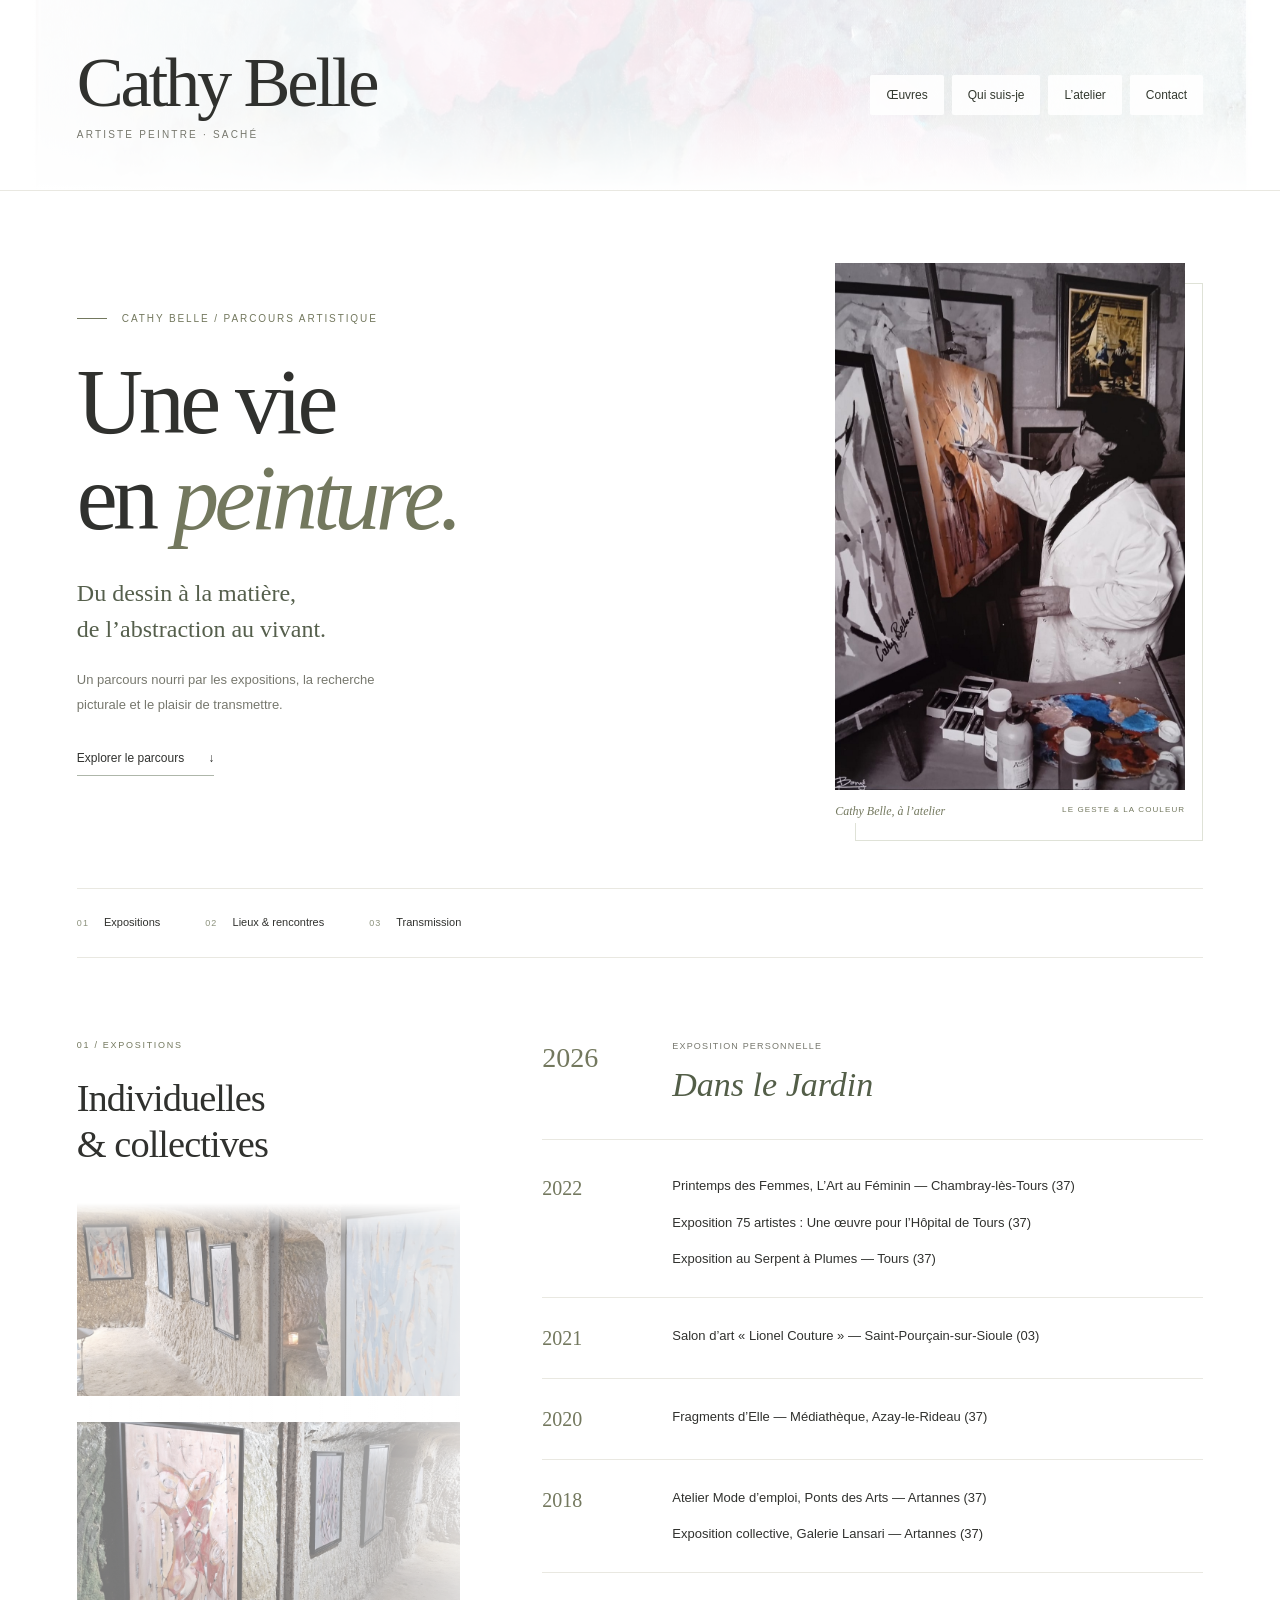
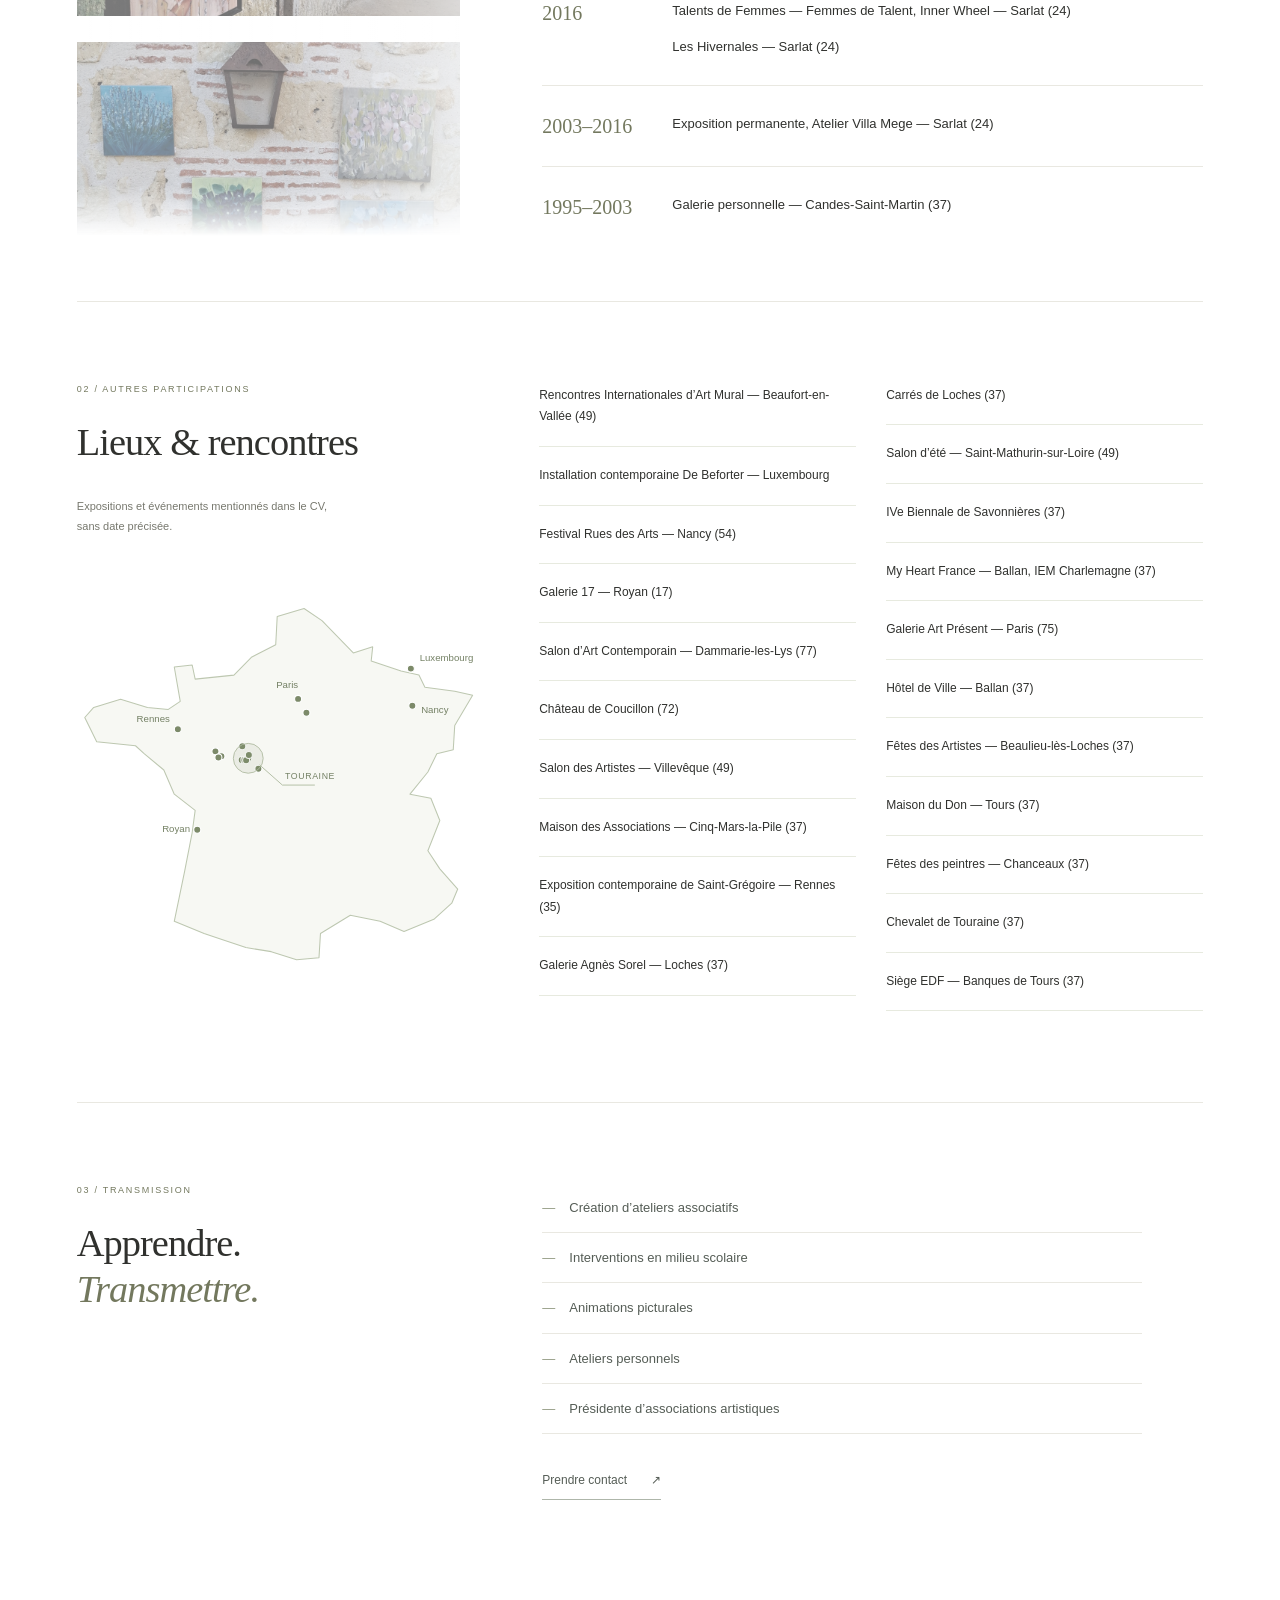
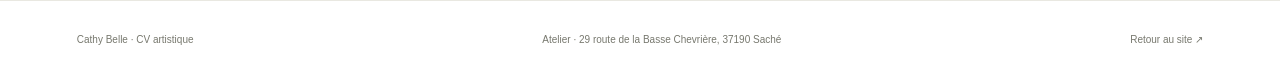
==== cv.html @ adc14ce0 "Replace header collage with a single subtle floral artwork" ====
<!doctype html>
<html lang="fr">
<head>
  <meta charset="utf-8">
  <meta name="viewport" content="width=device-width, initial-scale=1">
  <meta name="description" content="Le parcours artistique de Cathy Belle : expositions individuelles et collectives, formation et transmission.">
  <title>CV artistique — Cathy Belle</title>
  <link rel="stylesheet" href="assets/css/style.css">
  <link rel="stylesheet" href="assets/css/gallery.css">
  <link rel="stylesheet" href="assets/css/banner.css">
  <link rel="stylesheet" href="assets/css/editorial.css">
  <link rel="stylesheet" href="assets/css/cv.css">
</head>
<body>
  <a class="skip" href="#parcours">Aller au parcours</a>
  <header class="header">
    <div class="header-art" aria-hidden="true"><img src="images/oeuvres/IMG_1946.jpg" alt=""></div>
    <a class="identity" href="index.html"><span>Cathy Belle</span><small>Artiste peintre · Saché</small></a>
    <nav aria-label="Navigation principale"><a href="index.html#oeuvres">Œuvres</a><a href="index.html#apropos">Qui suis-je</a><a href="index.html#atelier">L’atelier</a><a href="index.html#contact">Contact</a></nav>
  </header>
  <main id="parcours" class="cv-page">
    <section class="cv-intro"><div class="cv-intro-copy"><p class="eyebrow">Cathy Belle / Parcours artistique</p><h1>Une vie<br>en <em>peinture.</em></h1><p class="cv-intro-lead">Du dessin à la matière,<br>de l’abstraction au vivant.</p><p class="cv-intro-description">Un parcours nourri par les expositions, la recherche picturale et le plaisir de transmettre.</p><a class="text-link" href="#expositions">Explorer le parcours <span aria-hidden="true">↓</span></a></div><figure class="cv-portrait"><img src="images/cathy-belle-atelier.jpg" alt="Cathy Belle peignant à son chevalet dans son atelier, entourée de tableaux et de sa palette" fetchpriority="high" width="945" height="1424"><figcaption><span>Cathy Belle, à l’atelier</span><span>Le geste & la couleur</span></figcaption></figure></section>
    <nav class="cv-index" aria-label="Sommaire du CV"><a href="#expositions"><span>01</span> Expositions</a><a href="#autres"><span>02</span> Lieux & rencontres</a><a href="#formation"><span>03</span> Transmission</a></nav>
    <section class="cv-section cv-exhibitions" aria-labelledby="expositions">
      <div class="exhibition-backdrop" aria-hidden="true"><img src="images/expositions/exposition-07.jpg" alt="" loading="lazy" decoding="async"><img src="images/expositions/exposition-25.jpg" alt="" loading="lazy" decoding="async"><img src="images/expositions/exposition-04.jpg" alt="" loading="lazy" decoding="async"></div><div><p class="eyebrow">01 / Expositions</p><h2 id="expositions">Individuelles<br>& collectives</h2></div><div class="timeline">
      <div class="cv-entry cv-featured"><h3>2026</h3><ul><li><span class="cv-event-type">Exposition personnelle</span><strong>Dans le Jardin</strong></li></ul></div>
      <div class="cv-entry"><h3>2022</h3><ul><li>Printemps des Femmes, L’Art au Féminin — Chambray-lès-Tours (37)</li><li>Exposition 75 artistes : Une œuvre pour l’Hôpital de Tours (37)</li><li>Exposition au Serpent à Plumes — Tours (37)</li></ul></div>
      <div class="cv-entry"><h3>2021</h3><ul><li>Salon d’art « Lionel Couture » — Saint-Pourçain-sur-Sioule (03)</li></ul></div>
      <div class="cv-entry"><h3>2020</h3><ul><li>Fragments d’Elle — Médiathèque, Azay-le-Rideau (37)</li></ul></div>
      <div class="cv-entry"><h3>2018</h3><ul><li>Atelier Mode d’emploi, Ponts des Arts — Artannes (37)</li><li>Exposition collective, Galerie Lansari — Artannes (37)</li></ul></div>
      <div class="cv-entry"><h3>2016</h3><ul><li>Talents de Femmes — Femmes de Talent, Inner Wheel — Sarlat (24)</li><li>Les Hivernales — Sarlat (24)</li></ul></div>
      <div class="cv-entry"><h3>2003–2016</h3><ul><li>Exposition permanente, Atelier Villa Mege — Sarlat (24)</li></ul></div>
      <div class="cv-entry"><h3>1995–2003</h3><ul><li>Galerie personnelle — Candes-Saint-Martin (37)</li></ul></div>
    </div>
    </section>
    <section class="cv-section cv-places" aria-labelledby="autres"><div class="cv-places-heading"><p class="eyebrow">02 / Autres participations</p><h2 id="autres">Lieux & rencontres</h2><p class="cv-note">Expositions et événements mentionnés dans le CV, sans date précisée.</p></div><ul class="cv-venues">
      <li>Rencontres Internationales d’Art Mural — Beaufort-en-Vallée (49)</li><li>Installation contemporaine De Beforter — Luxembourg</li><li>Festival Rues des Arts — Nancy (54)</li><li>Galerie 17 — Royan (17)</li><li>Salon d’Art Contemporain — Dammarie-les-Lys (77)</li><li>Château de Coucillon (72)</li><li>Salon des Artistes — Villevêque (49)</li><li>Maison des Associations — Cinq-Mars-la-Pile (37)</li><li>Exposition contemporaine de Saint-Grégoire — Rennes (35)</li><li>Galerie Agnès Sorel — Loches (37)</li><li>Carrés de Loches (37)</li><li>Salon d’été — Saint-Mathurin-sur-Loire (49)</li><li>IVe Biennale de Savonnières (37)</li><li>My Heart France — Ballan, IEM Charlemagne (37)</li><li>Galerie Art Présent — Paris (75)</li><li>Hôtel de Ville — Ballan (37)</li><li>Fêtes des Artistes — Beaulieu-lès-Loches (37)</li><li>Maison du Don — Tours (37)</li><li>Fêtes des peintres — Chanceaux (37)</li><li>Chevalet de Touraine (37)</li><li>Siège EDF — Banques de Tours (37)</li>
    </ul></section>
    <section class="cv-section" aria-labelledby="formation"><div><p class="eyebrow">03 / Transmission</p><h2 id="formation">Apprendre.<br><em>Transmettre.</em></h2></div><div class="prose"><ul class="cv-activities"><li>Création d’ateliers associatifs</li><li>Interventions en milieu scolaire</li><li>Animations picturales</li><li>Ateliers personnels</li><li>Présidente d’associations artistiques</li></ul><a class="text-link" href="mailto:cathybell2015@gmail.com">Prendre contact <span aria-hidden="true">↗</span></a></div></section>
  </main>
  <footer><span>Cathy Belle · CV artistique</span><span>Atelier · 29 route de la Basse Chevrière, 37190 Saché</span><a href="index.html">Retour au site ↗</a></footer>
</body>
</html>
---- assets/css/style.css ----
:root{color-scheme:light;--ink:#282c29;--muted:#6a706a;--line:#e7e9e5;--accent:#52634e}*{box-sizing:border-box}html{scroll-behavior:smooth;scroll-padding-top:35px}body{margin:0;background:#fff;color:var(--ink);font:15px/1.7 Arial,Helvetica,sans-serif}a{color:inherit;text-decoration:none}button{font:inherit;color:inherit;cursor:pointer}a:focus-visible,button:focus-visible{outline:2px solid var(--accent);outline-offset:6px}.header{max-width:1400px;margin:auto;padding:38px 6%;display:flex;align-items:center;justify-content:space-between;border-bottom:1px solid var(--line)}.identity span{display:block;font:32px Georgia,serif;letter-spacing:.02em}.identity small{font-size:10px;letter-spacing:.18em;text-transform:uppercase;color:var(--muted)}nav{display:flex;gap:32px;font-size:12px}nav a{border-bottom:1px solid transparent}nav a:hover{border-color:var(--accent)}main{max-width:1400px;margin:auto;padding:0 6%}.intro{padding:82px 0 68px;position:relative}.eyebrow{text-transform:uppercase;letter-spacing:.19em;font-size:10px;color:var(--accent);margin:0 0 20px}h1,h2,p{margin-top:0}h1{font:normal clamp(42px,5vw,70px)/1.12 Georgia,serif;letter-spacing:-.035em;margin-bottom:24px}.intro>p:not(.eyebrow){color:var(--muted);font-size:14px}.text-link{display:inline-flex;align-items:center;gap:36px;font-size:12px;border-bottom:1px solid #aeb6aa;padding-bottom:6px}.intro .text-link{margin-top:12px}.section-heading{display:flex;justify-content:space-between;align-items:baseline;padding:0 0 23px;border-bottom:1px solid var(--line);margin-bottom:30px}.section-heading h2{font-size:12px;font-weight:normal;letter-spacing:.1em;text-transform:uppercase;margin:0}.section-heading>span{font-size:11px;color:var(--muted)}.gallery{display:grid;grid-template-columns:repeat(3,minmax(0,1fr));gap:42px 28px}.artwork{margin:0}.artwork button{display:block;width:100%;border:0;background:#fff;padding:0;text-align:left}.image-wrap{display:flex;align-items:center;justify-content:center;aspect-ratio:1;background:#fafbf9;overflow:hidden}.artwork img{width:100%;height:100%;object-fit:contain;transition:transform .4s,opacity .4s}.artwork button:hover img{transform:scale(1.025);opacity:.94}.artwork figcaption{padding-top:13px;display:flex;justify-content:space-between;gap:10px;font-size:12px}.artwork figcaption small{font-size:10px;color:var(--muted)}.section{padding:85px 0;display:grid;grid-template-columns:1fr 1.4fr;gap:80px;border-top:1px solid var(--line);scroll-margin-top:25px}.about{margin-top:90px}.section h2{font:normal clamp(30px,3.5vw,46px)/1.2 Georgia,serif;letter-spacing:-.025em}.prose{max-width:600px;color:#555d56;font-size:14px}.prose p{margin-bottom:20px}blockquote{margin:0 0 80px;padding:46px 20px;text-align:center;font:italic clamp(23px,3vw,36px)/1.5 Georgia,serif;color:var(--accent)}cite{display:block;margin-top:22px;font:10px Arial,sans-serif;text-transform:uppercase;letter-spacing:.18em}.contact{padding-bottom:95px}.contact p{color:var(--muted);font-size:13px}address{font-style:normal;display:flex;flex-direction:column;align-items:flex-start;gap:12px}address .email{font:clamp(17px,2vw,24px) Georgia,serif;border-bottom:1px solid #adb4a9;padding-bottom:8px}address p{margin-top:15px}footer{max-width:1400px;margin:auto;border-top:1px solid var(--line);padding:25px 6%;display:flex;justify-content:space-between;gap:20px;font-size:10px;color:var(--muted)}.skip{position:fixed;top:-70px;background:#fff;padding:10px;z-index:10}.skip:focus{top:0}dialog{border:0;width:100vw;max-width:none;height:100dvh;max-height:none;margin:0;padding:24px 4%;background:#fff;color:var(--ink)}dialog::backdrop{background:#fff}dialog[open]{display:flex;flex-direction:column;animation:appear .25s ease}.lightbox-top{display:flex;justify-content:space-between;align-items:center;font-size:12px}.lightbox-top button,.lightbox-stage button{border:0;background:transparent;min-width:44px;min-height:44px}.lightbox-stage{flex:1;min-height:0;display:flex;align-items:center;justify-content:space-between;gap:20px}.lightbox-stage img{max-width:calc(100% - 128px);width:auto;max-height:100%;object-fit:contain}.lightbox-stage button{font-size:25px}.lightbox-caption{text-align:center;padding-top:18px}.lightbox-caption h2{font:24px Georgia,serif;margin-bottom:4px}.lightbox-caption p{font-size:11px;color:var(--muted);margin-bottom:0}@keyframes appear{from{opacity:0;transform:translateY(5px)}to{opacity:1;transform:none}}@media(min-width:1000px){.intro .text-link{position:absolute;right:0;bottom:78px}}@media(max-width:720px){.header{padding:25px 6%;align-items:flex-start;gap:25px;flex-direction:column}nav{gap:23px;flex-wrap:wrap}.intro{padding:55px 0}.gallery{grid-template-columns:repeat(2,minmax(0,1fr));gap:28px 15px}.artwork figcaption{display:block}.artwork figcaption small{display:block;margin-top:3px}.section{grid-template-columns:1fr;gap:18px;padding:50px 0}.about{margin-top:55px}blockquote{margin-bottom:35px;padding:25px 0}.section-heading>span{display:none}footer{flex-direction:column;gap:5px}.lightbox-stage{gap:0}.lightbox-stage img{max-width:calc(100% - 88px)}}@media(prefers-reduced-motion:reduce){html{scroll-behavior:auto}*,*::before,*::after{animation:none!important;transition:none!important}}
---- assets/css/gallery.css ----
/* Fixed exhibition plates keep portrait and landscape works aligned. */
:root{--ink:#30312e;--muted:#77786e;--accent:#73785e;--line:#e9e8e1}
.identity span{font-size:clamp(48px,5.5vw,72px);line-height:1.08;letter-spacing:-.045em}
.identity small{letter-spacing:.22em}
.intro{padding-top:94px;padding-bottom:86px}
.intro::before{content:"";position:absolute;left:0;top:61px;width:42px;height:1px;background:#969b7f}
h1{font-size:clamp(43px,5.4vw,76px);line-height:1.13;letter-spacing:-.045em}
h1 em{font-weight:normal;color:#777b63}
.section-heading{padding-bottom:20px;margin-bottom:34px;align-items:center}
.section-heading h2{font:normal 29px/1.25 Georgia,serif;letter-spacing:-.025em;text-transform:none}
.section-heading>span{letter-spacing:.08em;font-size:10px;text-transform:uppercase}
.gallery{grid-template-columns:repeat(3,minmax(0,1fr));gap:36px 26px;align-items:stretch}
.artwork{min-width:0;display:grid;grid-template-rows:auto 74px}
.artwork button{min-width:0;align-self:start}
.image-wrap{position:relative;display:block;width:100%;height:auto;aspect-ratio:1/1;overflow:hidden;background:#fff;border:0}
.artwork img{position:absolute;inset:0;width:100%;height:100%;padding:22px;object-fit:contain;transition:transform .45s ease,filter .45s ease}
.artwork button:hover img{transform:scale(1.035);opacity:1;filter:drop-shadow(0 4px 5px #25251b12)}
.art-number{position:absolute;bottom:7px;left:11px;font-size:9px;line-height:1.4;letter-spacing:.1em;color:#93978a;pointer-events:none}
.artwork figcaption{height:74px;min-width:0;padding:16px 2px 10px;display:flex;flex-direction:column;align-items:flex-start;justify-content:flex-start;gap:3px;line-height:1.35;font:normal 17px/1.3 Georgia,serif}
.artwork figcaption small{font:9px/1.4 Arial,sans-serif;text-transform:uppercase;letter-spacing:.14em;color:#818475}
.section h2{font-style:italic;color:#575d4b}
blockquote{position:relative;padding:56px 20px;font-size:clamp(24px,3vw,38px)}
blockquote::before{content:"";position:absolute;top:0;left:calc(50% - 22px);width:44px;height:1px;background:#b5baa7}
@media(min-width:1000px){.intro .text-link{bottom:98px}}
@media(max-width:900px){.gallery{grid-template-columns:repeat(2,minmax(0,1fr))}}
@media(max-width:720px){.intro{padding-top:65px;padding-bottom:55px}.intro::before{top:38px;width:28px}.gallery{gap:24px 15px}.artwork img{padding:15px}.section-heading h2{font-size:25px}.artwork figcaption{font-size:15px;padding-top:12px}.artwork figcaption small{margin:0}.identity span{font-size:48px}}
@media(max-width:420px){.gallery{grid-template-columns:minmax(0,1fr);gap:22px}.artwork{grid-template-rows:auto 64px}.artwork figcaption{height:64px}.artwork img{padding:24px}.section-heading h2{font-size:26px}}
---- assets/css/banner.css ----
.intro{display:grid;grid-template-columns:1fr 1.1fr;align-items:center;gap:45px;padding:58px 0 74px;isolation:isolate}.intro::before{display:none}.intro-copy{padding:20px 0;position:relative;z-index:1}.intro h1{font-size:clamp(39px,4.4vw,62px)}.intro-copy>p:not(.eyebrow){font-size:14px;color:var(--muted)}.intro .text-link{position:static;margin-top:16px}.intro-painting{margin:0;min-width:0;position:relative;z-index:1}.intro-painting a{display:block}.intro-painting img{display:block;width:100%;max-height:590px;object-fit:contain}.intro-painting figcaption{display:flex;justify-content:space-between;padding:12px 4px 0;font:italic 13px Georgia,serif;color:var(--accent)}.intro-painting figcaption span{font:9px Arial,sans-serif;text-transform:uppercase;letter-spacing:.16em}
@media(max-width:900px){.intro{gap:20px}.intro h1{font-size:42px}}
@media(max-width:620px){.intro{grid-template-columns:1fr;padding:32px 0 48px;gap:22px}.intro-copy{padding:10px 0 0}.intro h1{font-size:43px}.intro-painting img{max-height:420px}}
.gallery{grid-template-columns:repeat(2,minmax(0,1fr));gap:36px 28px}.artwork img{padding:14px}.artwork figcaption{font-size:20px}@media(max-width:620px){.gallery{grid-template-columns:minmax(0,1fr)}.artwork figcaption{font-size:18px}}

.header{position:relative;isolation:isolate;overflow:hidden}
.header-art{position:absolute;inset:0;z-index:0;pointer-events:none;opacity:.23}
.header-art img{display:block;width:100%;height:100%;object-fit:cover;object-position:center 48%}
.header-art::after{content:'';position:absolute;inset:0;background:linear-gradient(90deg,#fffffff0 0%,#ffffff90 45%,#ffffff55 100%),linear-gradient(0deg,#fff,transparent 45%)}
.header>.identity,.header>nav{position:relative;z-index:1}
---- assets/css/editorial.css ----
/* Editorial rhythm for the artist's catalogue. */
.header nav{gap:8px;align-items:center}
.header nav a{background:rgba(255,255,255,.9);border:0!important;border-radius:2px;padding:10px 16px!important;color:#343a30;transition:background .2s,color .2s}
.header nav a:hover,.header nav a:focus-visible{background:#fff;color:#6d795b}
@media(max-width:720px){.header nav{gap:6px}.header nav a{padding:8px 12px!important}}
.header{padding-top:44px;padding-bottom:44px}.header nav a{padding:8px 0;font-size:12px}.header nav a:last-child{border-bottom:1px solid #87917c}
.intro{padding-top:72px;padding-bottom:90px;gap:60px}.intro-copy .eyebrow{display:flex;align-items:center;gap:15px}.intro-copy .eyebrow::before{content:"";width:30px;height:1px;background:var(--accent)}.intro h1{line-height:1.16}.intro-copy>p:not(.eyebrow){max-width:290px;line-height:1.9}.intro-painting figcaption{padding-top:17px}.text-link{gap:24px;transition:color .2s,gap .2s}.text-link:hover{color:#788363;gap:32px}
.section-heading{margin-bottom:0;padding-bottom:22px}.section-heading h2{font-size:36px}.gallery-toolbar{display:flex;align-items:center;justify-content:space-between;gap:16px;margin:25px 0 30px}.gallery-filters{display:flex;flex-wrap:wrap;gap:10px 25px}.gallery-filters button{border:0;border-bottom:1px solid transparent;background:#fff;font-size:11px;padding:9px 0;color:var(--muted)}.gallery-filters button[aria-pressed="true"]{color:var(--ink);border-color:#81896f}.gallery-filters button:hover{color:var(--ink)}#visible-count{font:italic 13px Georgia,serif;color:var(--muted);white-space:nowrap}.gallery{gap:40px 42px}.artwork[hidden]{display:none}.artwork figcaption{align-items:flex-start;border-top:1px solid var(--line);padding-top:15px}.image-wrap{background:#fff}.artwork img{padding:5px 5px 20px}.art-number{background:#fff;bottom:3px;left:5px}.artwork button:hover img{filter:none}
.section{gap:80px;padding:95px 0;grid-template-columns:1fr 1.2fr}.section .eyebrow{margin-bottom:25px}.section h2{font-size:clamp(36px,4vw,53px);font-style:normal;line-height:1.18;letter-spacing:-.035em;color:var(--ink)}.section h2 em{color:var(--accent);font-weight:normal}.prose{font-size:15px;line-height:1.95}.prose p{margin-bottom:24px}.about .prose>p:first-child{font:23px/1.65 Georgia,serif;color:#4d5847;margin-bottom:30px}.about-art{margin:38px 0 0;max-width:310px}.about-art img{display:block;width:100%;height:290px;object-fit:contain;object-position:left center}.about-art figcaption{font:italic 13px/1.5 Georgia,serif;padding-top:12px}.about-art figcaption span{color:var(--muted)}
blockquote{margin:0;padding:70px 0 90px;font-size:clamp(27px,3.3vw,43px);letter-spacing:-.02em}blockquote cite{font-size:10px;letter-spacing:.22em;margin-top:28px}.atelier-note{color:var(--muted);font-size:12px;line-height:1.9}.prose .lead{font:27px/1.45 Georgia,serif;color:var(--accent);max-width:350px}.practice{display:flex;flex-wrap:wrap;gap:10px 22px;padding:20px 0 25px;margin:8px 0 20px;border-top:1px solid var(--line);border-bottom:1px solid var(--line)}.practice span{font-size:10px;letter-spacing:.06em}.contact h2{font-size:clamp(43px,5vw,65px)}.contact>div>p:last-child{line-height:1.9}.contact address{gap:0;width:100%}.contact-line{border-bottom:1px solid var(--line);padding:21px 0;width:100%}.contact-line:first-child{padding-top:0}.contact-line:last-child{border:0}.contact-label{display:block;text-transform:uppercase;letter-spacing:.16em;font-size:9px;color:var(--muted);margin-bottom:10px}.contact address .email{font-size:clamp(17px,2.1vw,27px);border:0;display:flex;justify-content:space-between;gap:12px;overflow-wrap:anywhere}.contact-line>p{margin:0;line-height:1.9}.contact-line>a:not(.email){font:23px Georgia,serif}footer{padding-top:30px;padding-bottom:30px}
@media(max-width:900px){.header{gap:25px}.header nav{gap:20px}.intro{gap:28px}.section{gap:35px}.gallery{gap:32px 24px}}
@media(max-width:720px){.header{padding-top:30px;padding-bottom:30px}.intro{padding-top:40px;padding-bottom:55px}.section{grid-template-columns:1fr;gap:25px;padding:55px 0}.about .prose>p:first-child{font-size:21px}.about-art{max-width:230px;margin-top:25px}.about-art img{height:220px}.gallery-toolbar{align-items:flex-start}.gallery-filters{gap:6px 17px}.gallery-filters button{font-size:10px}#visible-count{padding-top:9px}.section-heading h2{font-size:30px}.section-heading>span{display:none}blockquote{padding:45px 0 60px}.contact address{margin-top:10px}}
@media(max-width:420px){.gallery-toolbar{flex-direction:column;gap:0}.gallery{gap:22px}.artwork figcaption{height:74px}.section h2{font-size:38px}.intro h1{font-size:40px}}
---- assets/css/cv.css ----
/* Artist CV: white editorial layout and a quiet exhibition timeline. */
.header{flex-wrap:wrap}.header nav{flex-wrap:wrap}
.cv-intro{display:grid;grid-template-columns:1.1fr 1fr;align-items:center;gap:80px;padding:72px 0 65px}
.cv-intro-copy .eyebrow{display:flex;align-items:center;gap:15px}.cv-intro-copy .eyebrow::before{content:'';width:30px;height:1px;background:var(--accent)}
.cv-intro h1{font:normal clamp(62px,7.2vw,102px)/1.04 Georgia,serif;letter-spacing:-.05em;margin:28px 0}.cv-intro h1 em{font-weight:normal;color:var(--accent)}
.cv-intro-lead{font:24px/1.5 Georgia,serif;color:#555f4c;margin-bottom:20px}.cv-intro-description{max-width:310px;font-size:13px;line-height:1.95;color:var(--muted)}.cv-intro .text-link{margin-top:18px}
.cv-portrait{position:relative;margin:0 18px 0 0;max-width:350px;justify-self:end;width:100%}.cv-portrait::before{content:'';position:absolute;inset:20px -18px -18px 20px;border:1px solid #dfe2d7;z-index:-1}.cv-portrait img{display:block;width:100%;height:auto}.cv-portrait figcaption{display:flex;justify-content:space-between;gap:12px;background:#fff;padding:14px 0 4px;font:italic 12px Georgia,serif;color:var(--accent)}.cv-portrait figcaption span:last-child{font:8px/1.6 Arial,sans-serif;text-transform:uppercase;letter-spacing:.14em}
.cv-index{display:flex;flex-wrap:wrap;gap:20px 45px;padding:24px 0;border-top:1px solid var(--line);border-bottom:1px solid var(--line)}.cv-index a{font-size:11px}.cv-index a span{font-size:9px;letter-spacing:.12em;color:#8c927d;margin-right:12px}.cv-index a:hover{color:var(--accent)}
.cv-section{display:grid;grid-template-columns:1fr 1.65fr;gap:65px;padding:80px 0;border-bottom:1px solid var(--line)}.cv-section h2{scroll-margin-top:35px;font:normal clamp(29px,3vw,39px)/1.2 Georgia,serif;letter-spacing:-.025em}.cv-section h2 em{font-weight:normal;color:var(--accent)}.cv-section .eyebrow{font-size:9px;margin-bottom:22px}
.timeline{position:relative}.cv-entry{position:relative;display:grid;grid-template-columns:105px 1fr;gap:25px;padding:26px 0;border-bottom:1px solid var(--line)}.cv-entry:last-child{border:0;padding-bottom:0}.cv-entry:first-child{padding-top:0}.cv-entry h3{font:normal 20px/1.4 Georgia,serif;color:var(--accent);margin:0;font-variant-numeric:lining-nums}.cv-entry ul,.cv-venues,.cv-activities{list-style:none;margin:0;padding:0}.cv-entry li{font-size:13px;line-height:1.85;padding:0 0 12px}.cv-entry li:last-child{padding-bottom:0}.cv-featured{margin-bottom:8px;padding-bottom:32px}.cv-featured h3{font-size:28px}.cv-event-type{display:block;font-size:9px;text-transform:uppercase;letter-spacing:.13em;color:var(--muted);margin-bottom:9px}.cv-featured strong{font:italic 34px/1.3 Georgia,serif;color:#535e48}
.cv-note{max-width:230px;color:var(--muted);font-size:12px;line-height:1.9}.cv-venues{columns:2;column-gap:32px}.cv-venues li{break-inside:avoid;padding:0 0 15px;margin-bottom:15px;border-bottom:1px solid var(--line);font-size:12px;line-height:1.8}.cv-section .prose>p{font:23px/1.6 Georgia,serif;color:#545f49;margin-bottom:24px}.cv-activities{margin-bottom:30px}.cv-activities li{padding:12px 0;border-bottom:1px solid var(--line);font-size:13px}.cv-activities li::before{content:'—';color:#929a82;margin-right:14px}
.cv-page{padding-bottom:20px}.cv-section:last-child{border-bottom:0}
@media(max-width:1000px){.cv-intro{gap:40px}.cv-section{gap:32px}.cv-venues{columns:1}.cv-entry{grid-template-columns:90px 1fr;gap:18px}.cv-entry h3{font-size:18px}}
@media(max-width:720px){.cv-intro{grid-template-columns:1fr 1fr;gap:25px;padding:45px 0}.cv-intro h1{font-size:58px}.cv-intro-copy .eyebrow{font-size:8px}.cv-intro-copy .eyebrow::before{display:none}.cv-intro-lead{font-size:19px}.cv-intro-description{font-size:12px}.cv-portrait{margin-right:10px}.cv-portrait::before{inset:12px -10px -10px 12px}.cv-portrait figcaption{display:block;font-size:11px}.cv-portrait figcaption span{display:block}.cv-portrait figcaption span:last-child{margin-top:5px}.cv-index{gap:12px 22px}.cv-index a{font-size:10px}.cv-index a span{margin-right:6px}.cv-section{grid-template-columns:1fr;gap:22px;padding:45px 0}.cv-section h2{font-size:32px}.cv-note{max-width:none}.cv-venues{columns:2;column-gap:22px}}
@media(max-width:480px){.cv-intro{grid-template-columns:1fr;gap:35px}.cv-intro h1{font-size:68px}.cv-portrait{max-width:300px;justify-self:start}.cv-intro-description{max-width:320px}.cv-index{flex-direction:column;gap:14px}.cv-venues{columns:1}.cv-entry{grid-template-columns:80px 1fr;gap:15px}.cv-featured strong{font-size:30px}}
@media print{.header nav,.cv-index,.text-link,.skip,footer{display:none}.cv-intro{grid-template-columns:1fr 1fr;padding:20px 0;gap:30px}.cv-intro h1{font-size:45px}.cv-intro-lead{font-size:18px}.cv-portrait{max-width:170px}.cv-portrait::before{display:none}.cv-section{grid-template-columns:1fr 2fr;gap:25px;padding:25px 0}.cv-section h2{font-size:24px}.cv-entry{break-inside:avoid;padding:15px 0}.cv-venues{columns:2}body{font-size:11px}}

.cv-places{position:relative;isolation:isolate;gap:60px}
.cv-places-heading{position:relative;align-self:start;padding-bottom:105%;min-width:0}
.cv-places-heading::after{content:'';position:absolute;left:-14px;right:-14px;top:210px;bottom:0;background:url('../../images/parcours-map.svg') center top/100% auto no-repeat;opacity:.92;pointer-events:none}
.cv-places .cv-note{max-width:270px;font-size:11px;line-height:1.8}
.cv-places .cv-venues{column-gap:30px;padding-top:3px}
.cv-places .cv-venues li{padding-bottom:18px;margin-bottom:18px;border-color:#e7eadf}
@media(max-width:1000px){.cv-places{gap:35px}.cv-places-heading{padding-bottom:115%}.cv-places-heading::after{top:230px}}
@media(max-width:720px){.cv-places{gap:28px}.cv-places-heading{padding-bottom:0;min-height:560px}.cv-places-heading::after{top:180px;bottom:0;left:0;right:0;background-size:auto 360px;background-position:left top}.cv-places .cv-note{max-width:340px}}
@media(max-width:480px){.cv-places-heading{min-height:510px}.cv-places-heading::after{top:180px;background-size:100% auto}}
@media print{.cv-places-heading{padding-bottom:100%}.cv-places-heading::after{top:180px;opacity:.65}}


.cv-exhibitions{position:relative;isolation:isolate;overflow:hidden}
.cv-exhibitions>div:not(.exhibition-backdrop){position:relative;z-index:1}
.exhibition-backdrop{position:absolute;z-index:-1;left:0;top:245px;bottom:65px;width:34%;display:flex;flex-direction:column;gap:26px;pointer-events:none;opacity:.56;mask-image:linear-gradient(to bottom,transparent,#000 5%,#000 92%,transparent);-webkit-mask-image:linear-gradient(to bottom,transparent,#000 5%,#000 92%,transparent)}
.exhibition-backdrop img{display:block;width:100%;height:0;flex:1;min-height:0;object-fit:cover;object-position:center;filter:saturate(.65)}
.exhibition-backdrop::after{content:'';position:absolute;inset:0;background:linear-gradient(90deg,#ffffff15,#ffffff00 55%,#ffffffa6)}
.cv-exhibitions .cv-note{max-width:230px}
@media(max-width:1000px){.exhibition-backdrop{width:32%;top:240px;gap:18px}}
@media(max-width:720px){.exhibition-backdrop{top:0;bottom:0;left:auto;right:-15%;width:65%;opacity:.08;gap:0}.exhibition-backdrop img{object-position:center}.exhibition-backdrop::after{background:linear-gradient(90deg,#fff,transparent)}}
@media print{.exhibition-backdrop{opacity:.1}}
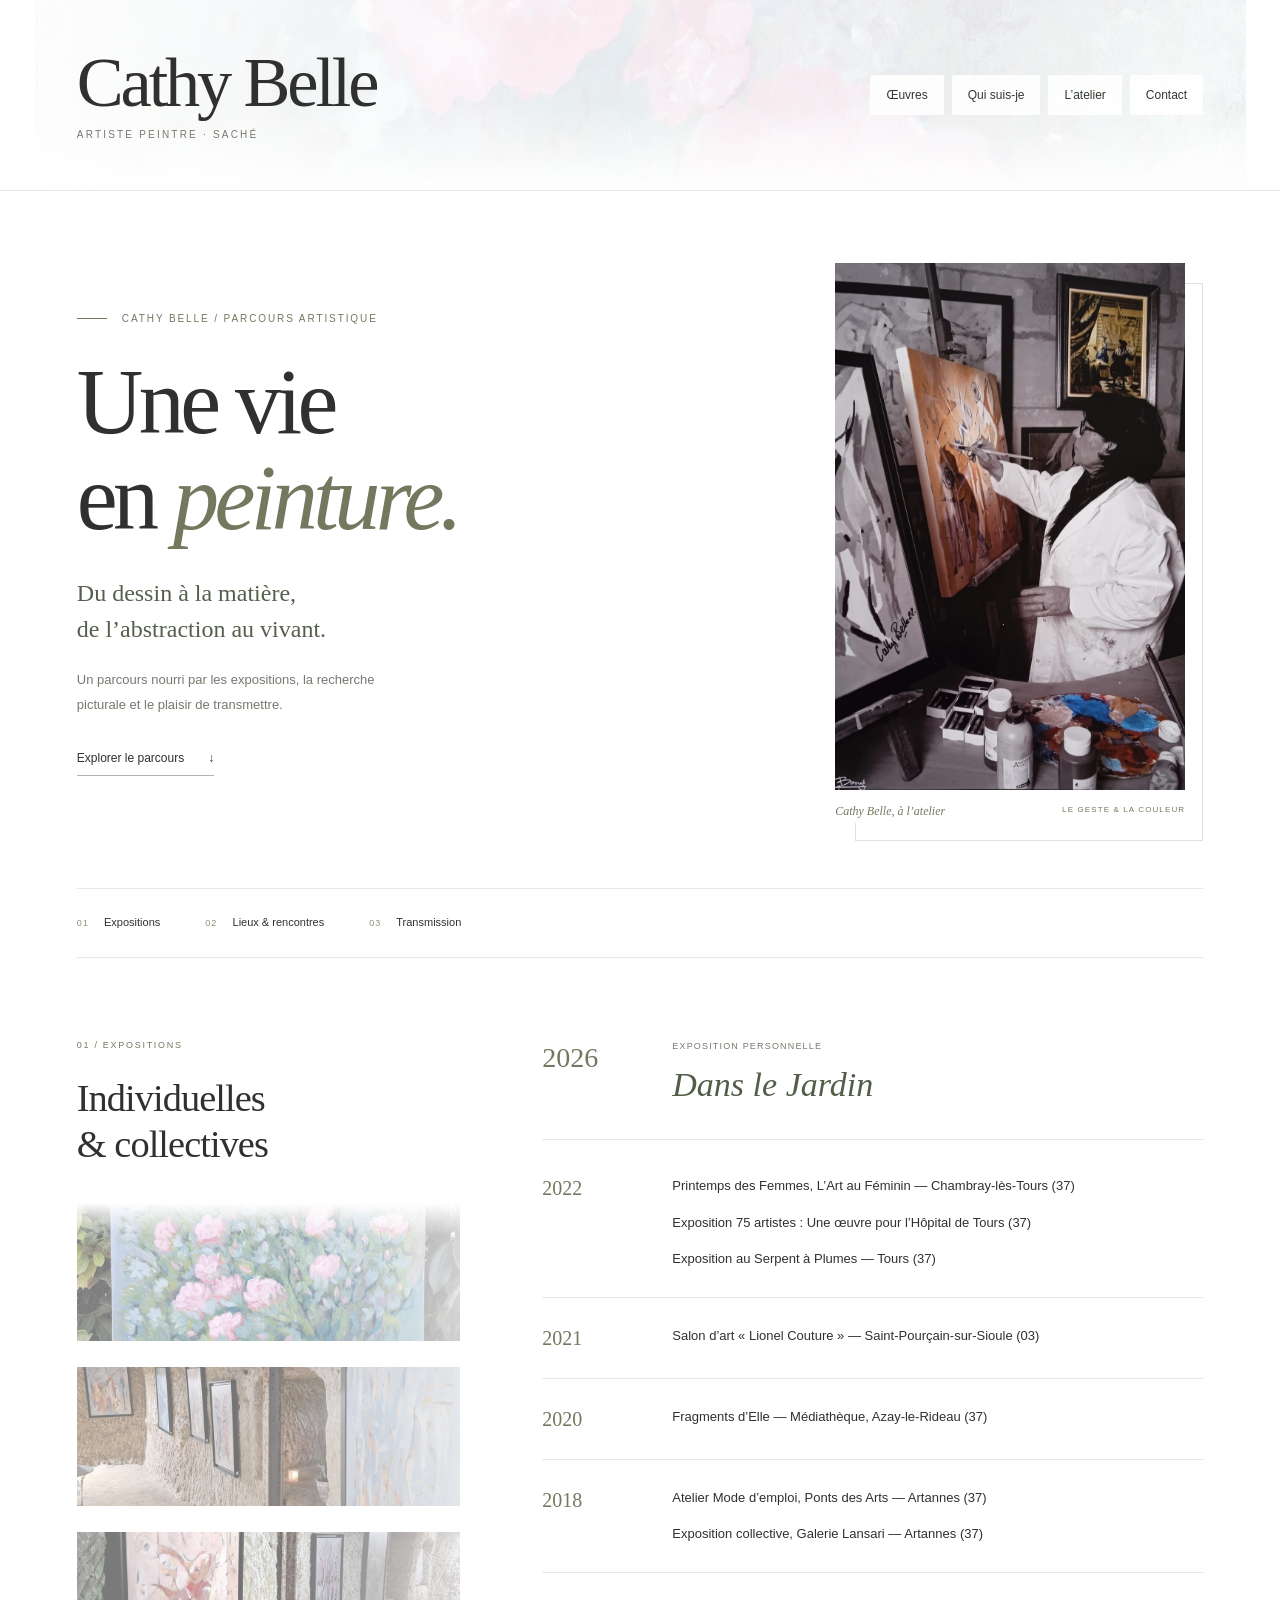
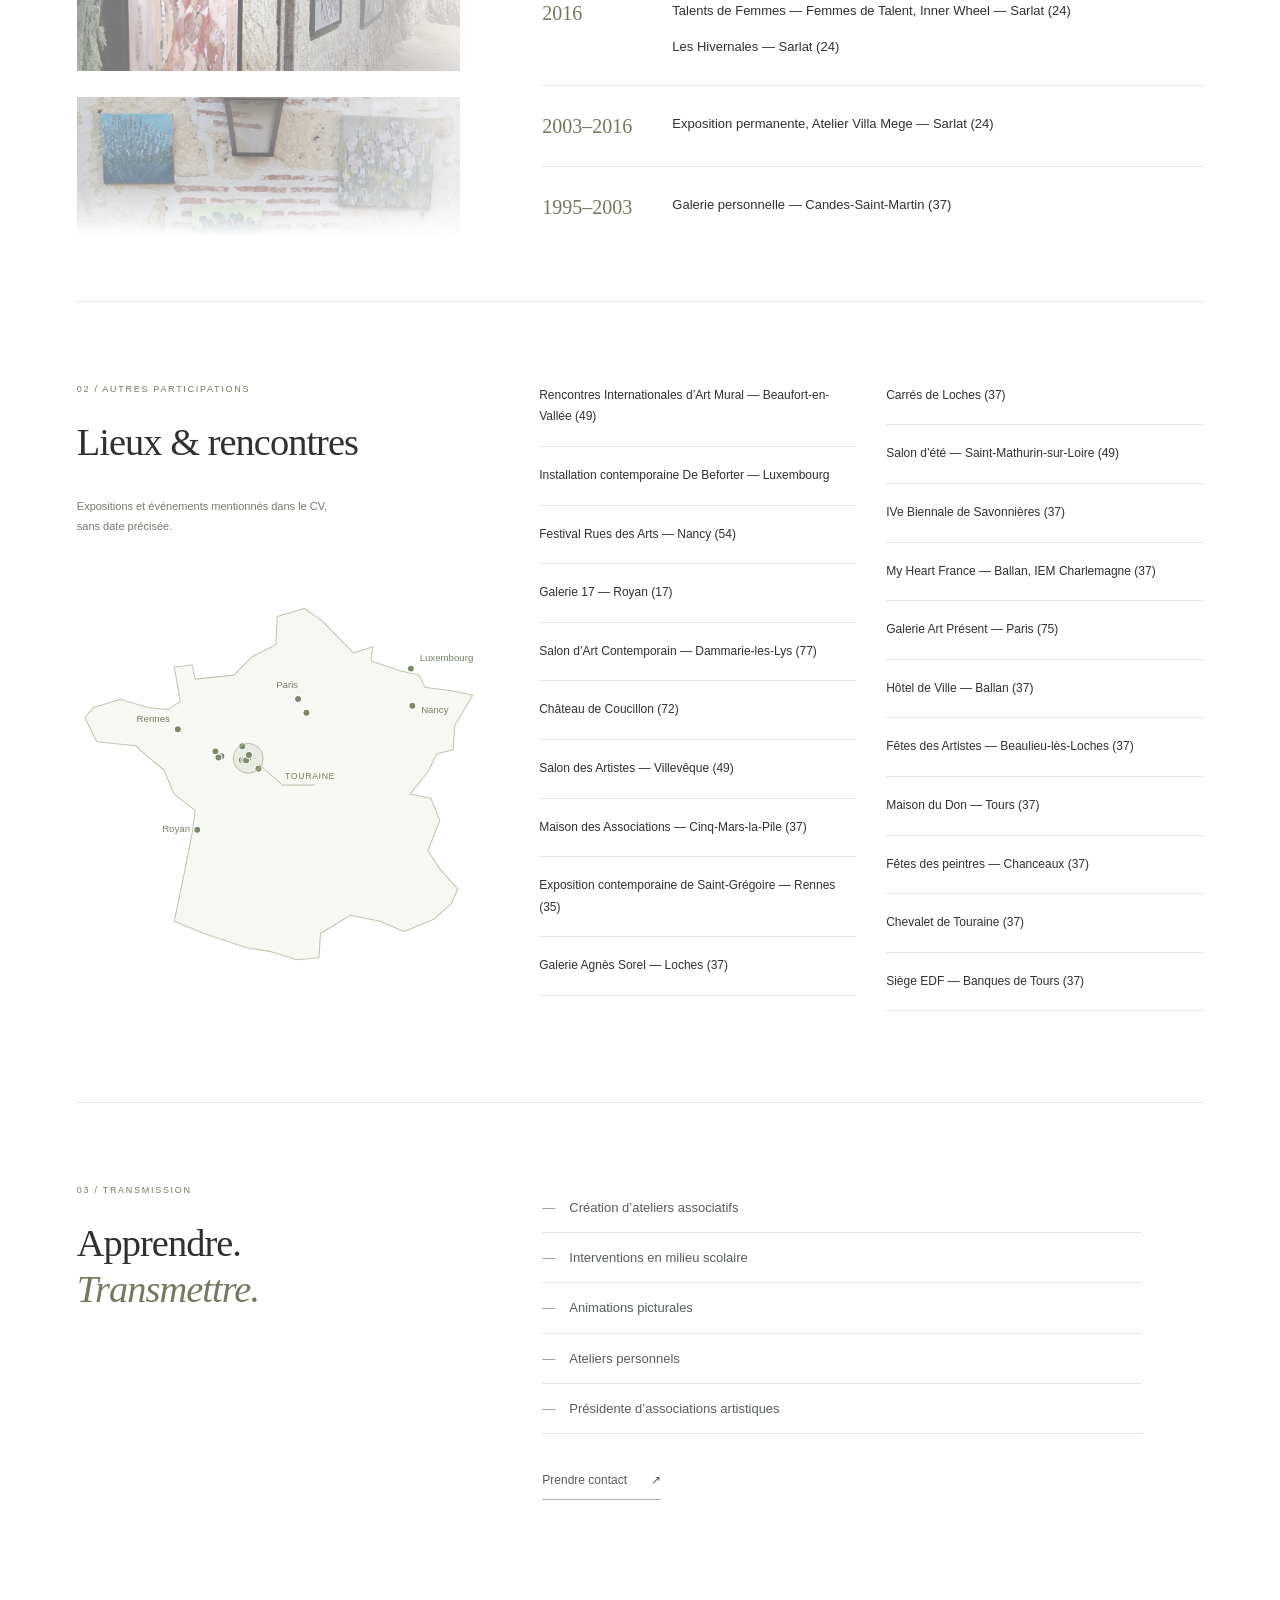
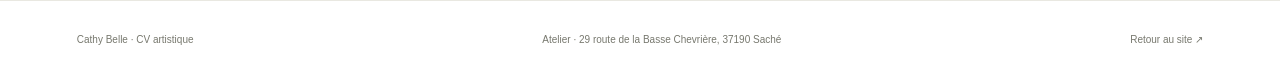
==== commit 6ff339b5: "Add exposition 03 at the top of the CV exhibition background" ====
--- a/cv.html
+++ b/cv.html
@@ -22,7 +22,7 @@
     <section class="cv-intro"><div class="cv-intro-copy"><p class="eyebrow">Cathy Belle / Parcours artistique</p><h1>Une vie<br>en <em>peinture.</em></h1><p class="cv-intro-lead">Du dessin à la matière,<br>de l’abstraction au vivant.</p><p class="cv-intro-description">Un parcours nourri par les expositions, la recherche picturale et le plaisir de transmettre.</p><a class="text-link" href="#expositions">Explorer le parcours <span aria-hidden="true">↓</span></a></div><figure class="cv-portrait"><img src="images/cathy-belle-atelier.jpg" alt="Cathy Belle peignant à son chevalet dans son atelier, entourée de tableaux et de sa palette" fetchpriority="high" width="945" height="1424"><figcaption><span>Cathy Belle, à l’atelier</span><span>Le geste & la couleur</span></figcaption></figure></section>
     <nav class="cv-index" aria-label="Sommaire du CV"><a href="#expositions"><span>01</span> Expositions</a><a href="#autres"><span>02</span> Lieux & rencontres</a><a href="#formation"><span>03</span> Transmission</a></nav>
     <section class="cv-section cv-exhibitions" aria-labelledby="expositions">
-      <div class="exhibition-backdrop" aria-hidden="true"><img src="images/expositions/exposition-07.jpg" alt="" loading="lazy" decoding="async"><img src="images/expositions/exposition-25.jpg" alt="" loading="lazy" decoding="async"><img src="images/expositions/exposition-04.jpg" alt="" loading="lazy" decoding="async"></div><div><p class="eyebrow">01 / Expositions</p><h2 id="expositions">Individuelles<br>& collectives</h2></div><div class="timeline">
+      <div class="exhibition-backdrop" aria-hidden="true"><img src="images/expositions/exposition-03.jpg" alt="" loading="lazy" decoding="async"><img src="images/expositions/exposition-07.jpg" alt="" loading="lazy" decoding="async"><img src="images/expositions/exposition-25.jpg" alt="" loading="lazy" decoding="async"><img src="images/expositions/exposition-04.jpg" alt="" loading="lazy" decoding="async"></div><div><p class="eyebrow">01 / Expositions</p><h2 id="expositions">Individuelles<br>& collectives</h2></div><div class="timeline">
       <div class="cv-entry cv-featured"><h3>2026</h3><ul><li><span class="cv-event-type">Exposition personnelle</span><strong>Dans le Jardin</strong></li></ul></div>
       <div class="cv-entry"><h3>2022</h3><ul><li>Printemps des Femmes, L’Art au Féminin — Chambray-lès-Tours (37)</li><li>Exposition 75 artistes : Une œuvre pour l’Hôpital de Tours (37)</li><li>Exposition au Serpent à Plumes — Tours (37)</li></ul></div>
       <div class="cv-entry"><h3>2021</h3><ul><li>Salon d’art « Lionel Couture » — Saint-Pourçain-sur-Sioule (03)</li></ul></div>
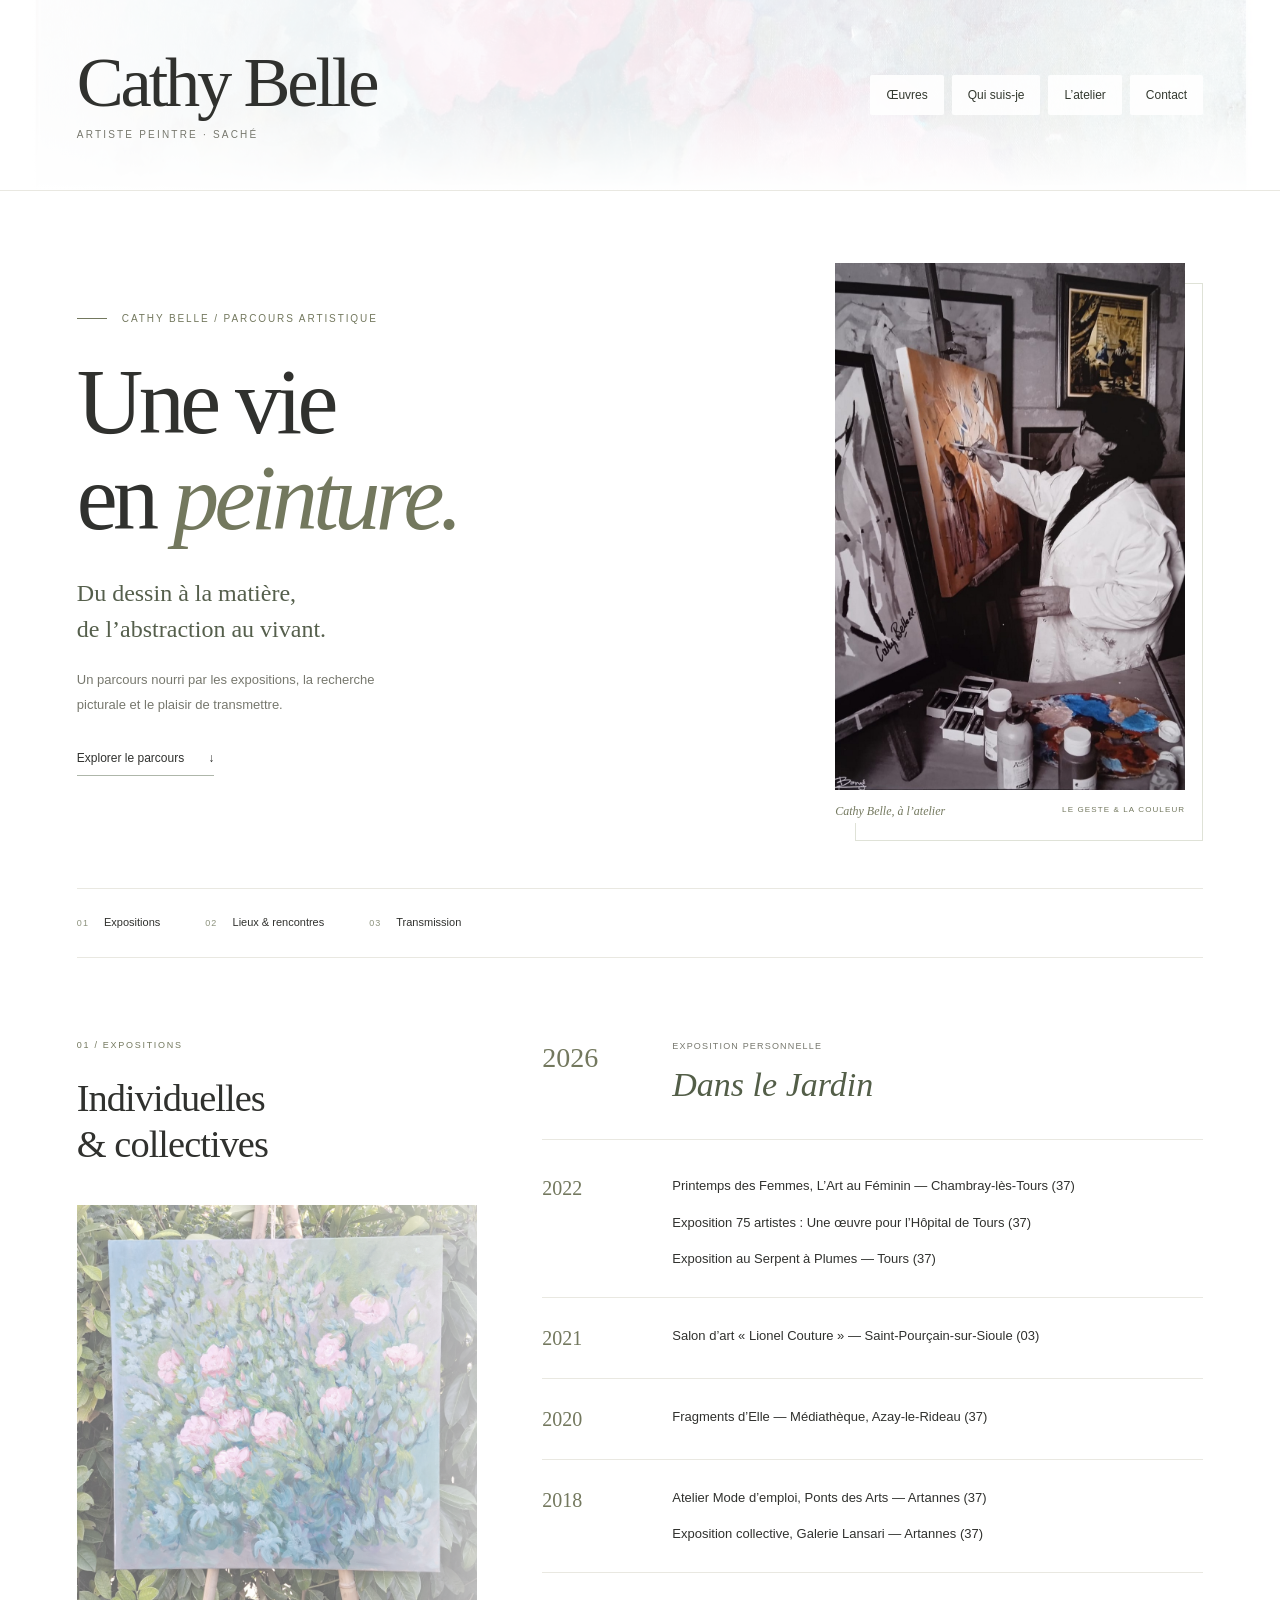
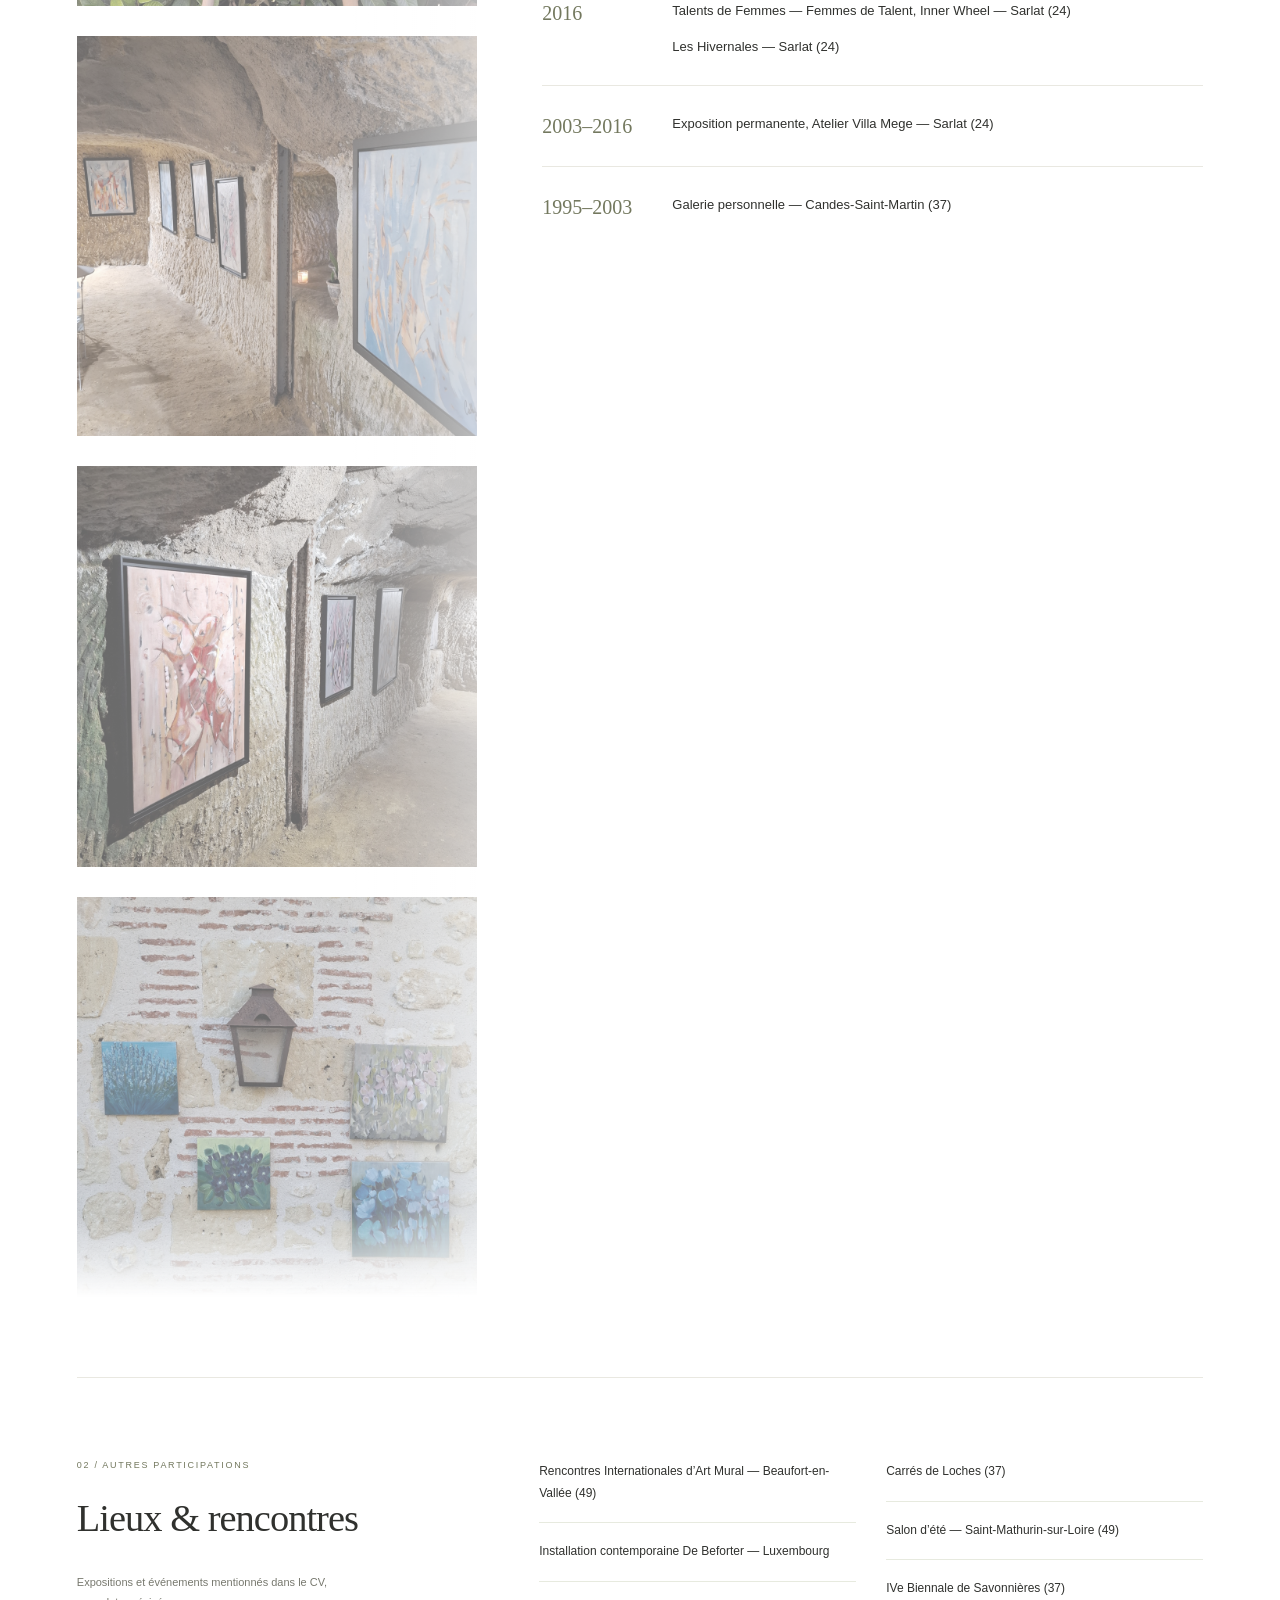
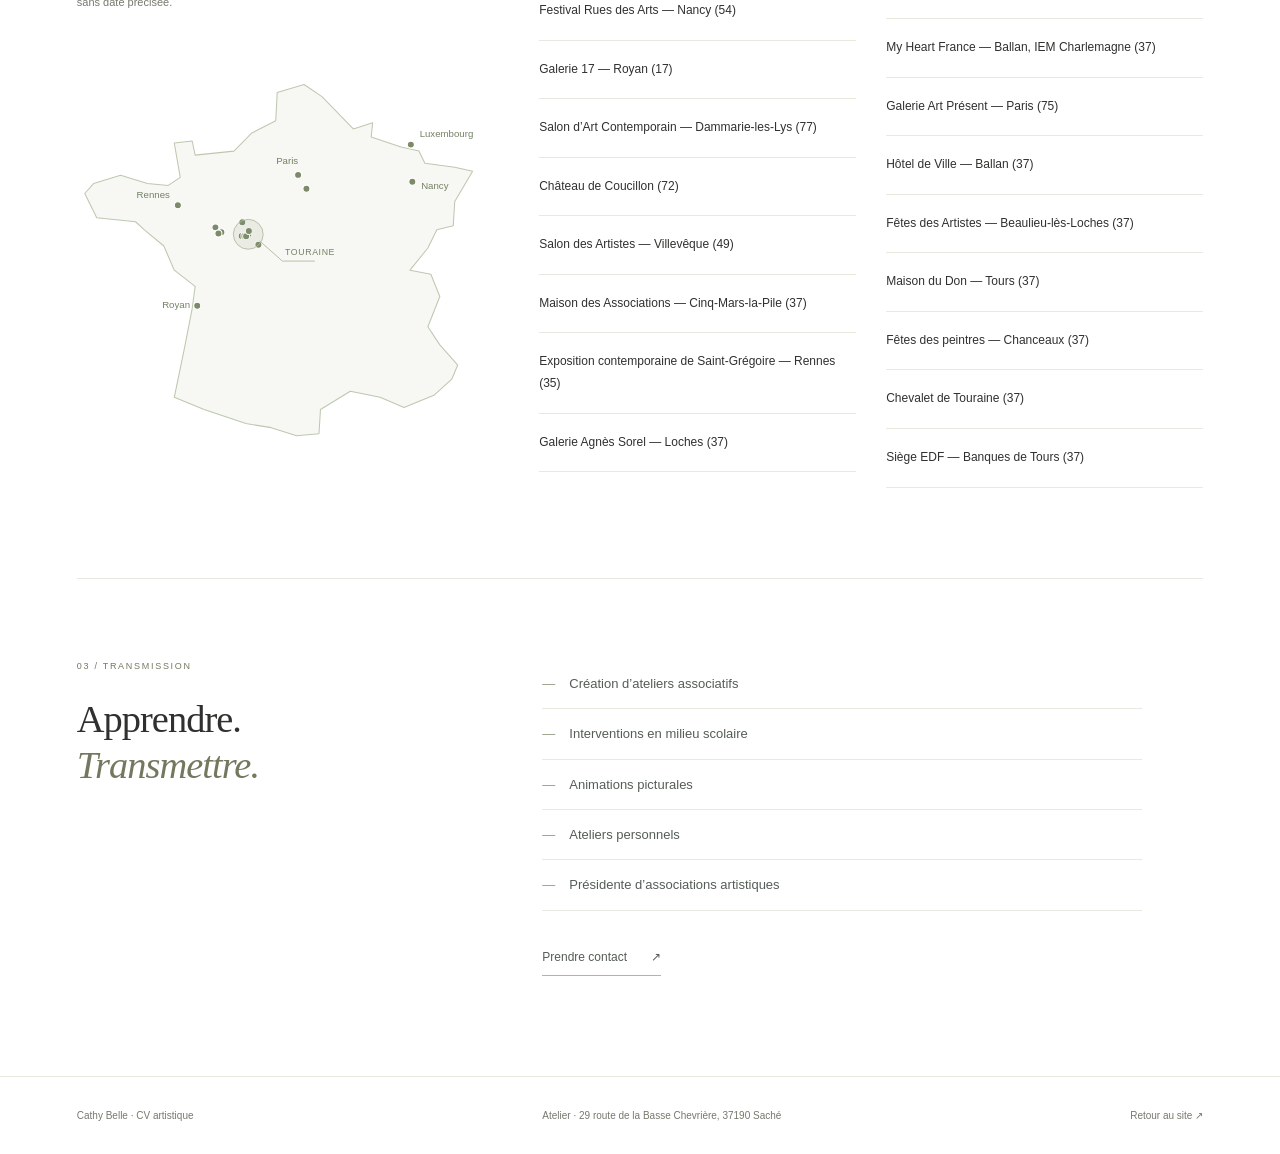
==== commit 31669b7b: "Preserve exhibition photo proportions in CV background" ====
--- a/cv.html
+++ b/cv.html
@@ -21,8 +21,7 @@
   <main id="parcours" class="cv-page">
     <section class="cv-intro"><div class="cv-intro-copy"><p class="eyebrow">Cathy Belle / Parcours artistique</p><h1>Une vie<br>en <em>peinture.</em></h1><p class="cv-intro-lead">Du dessin à la matière,<br>de l’abstraction au vivant.</p><p class="cv-intro-description">Un parcours nourri par les expositions, la recherche picturale et le plaisir de transmettre.</p><a class="text-link" href="#expositions">Explorer le parcours <span aria-hidden="true">↓</span></a></div><figure class="cv-portrait"><img src="images/cathy-belle-atelier.jpg" alt="Cathy Belle peignant à son chevalet dans son atelier, entourée de tableaux et de sa palette" fetchpriority="high" width="945" height="1424"><figcaption><span>Cathy Belle, à l’atelier</span><span>Le geste & la couleur</span></figcaption></figure></section>
     <nav class="cv-index" aria-label="Sommaire du CV"><a href="#expositions"><span>01</span> Expositions</a><a href="#autres"><span>02</span> Lieux & rencontres</a><a href="#formation"><span>03</span> Transmission</a></nav>
-    <section class="cv-section cv-exhibitions" aria-labelledby="expositions">
-      <div class="exhibition-backdrop" aria-hidden="true"><img src="images/expositions/exposition-03.jpg" alt="" loading="lazy" decoding="async"><img src="images/expositions/exposition-07.jpg" alt="" loading="lazy" decoding="async"><img src="images/expositions/exposition-25.jpg" alt="" loading="lazy" decoding="async"><img src="images/expositions/exposition-04.jpg" alt="" loading="lazy" decoding="async"></div><div><p class="eyebrow">01 / Expositions</p><h2 id="expositions">Individuelles<br>& collectives</h2></div><div class="timeline">
+    <section class="cv-section cv-exhibitions" aria-labelledby="expositions"><div class="exhibition-heading"><p class="eyebrow">01 / Expositions</p><h2 id="expositions">Individuelles<br>& collectives</h2><div class="exhibition-backdrop" aria-hidden="true"><img src="images/expositions/exposition-03.jpg" alt="" loading="lazy" decoding="async"><img src="images/expositions/exposition-07.jpg" alt="" loading="lazy" decoding="async"><img src="images/expositions/exposition-25.jpg" alt="" loading="lazy" decoding="async"><img src="images/expositions/exposition-04.jpg" alt="" loading="lazy" decoding="async"></div></div><div class="timeline">
       <div class="cv-entry cv-featured"><h3>2026</h3><ul><li><span class="cv-event-type">Exposition personnelle</span><strong>Dans le Jardin</strong></li></ul></div>
       <div class="cv-entry"><h3>2022</h3><ul><li>Printemps des Femmes, L’Art au Féminin — Chambray-lès-Tours (37)</li><li>Exposition 75 artistes : Une œuvre pour l’Hôpital de Tours (37)</li><li>Exposition au Serpent à Plumes — Tours (37)</li></ul></div>
       <div class="cv-entry"><h3>2021</h3><ul><li>Salon d’art « Lionel Couture » — Saint-Pourçain-sur-Sioule (03)</li></ul></div>
--- a/assets/css/cv.css
+++ b/assets/css/cv.css
@@ -27,12 +27,11 @@
 @media print{.cv-places-heading{padding-bottom:100%}.cv-places-heading::after{top:180px;opacity:.65}}
 
 
-.cv-exhibitions{position:relative;isolation:isolate;overflow:hidden}
-.cv-exhibitions>div:not(.exhibition-backdrop){position:relative;z-index:1}
-.exhibition-backdrop{position:absolute;z-index:-1;left:0;top:245px;bottom:65px;width:34%;display:flex;flex-direction:column;gap:26px;pointer-events:none;opacity:.56;mask-image:linear-gradient(to bottom,transparent,#000 5%,#000 92%,transparent);-webkit-mask-image:linear-gradient(to bottom,transparent,#000 5%,#000 92%,transparent)}
-.exhibition-backdrop img{display:block;width:100%;height:0;flex:1;min-height:0;object-fit:cover;object-position:center;filter:saturate(.65)}
-.exhibition-backdrop::after{content:'';position:absolute;inset:0;background:linear-gradient(90deg,#ffffff15,#ffffff00 55%,#ffffffa6)}
-.cv-exhibitions .cv-note{max-width:230px}
-@media(max-width:1000px){.exhibition-backdrop{width:32%;top:240px;gap:18px}}
-@media(max-width:720px){.exhibition-backdrop{top:0;bottom:0;left:auto;right:-15%;width:65%;opacity:.08;gap:0}.exhibition-backdrop img{object-position:center}.exhibition-backdrop::after{background:linear-gradient(90deg,#fff,transparent)}}
-@media print{.exhibition-backdrop{opacity:.1}}
+
+.cv-exhibitions{position:relative;isolation:isolate}
+.exhibition-heading{min-width:0}
+.exhibition-backdrop{position:relative;margin-top:38px;display:flex;flex-direction:column;gap:30px;pointer-events:none;opacity:.58;mask-image:linear-gradient(to bottom,#000 95%,transparent);-webkit-mask-image:linear-gradient(to bottom,#000 95%,transparent)}
+.exhibition-backdrop img{display:block;width:100%;height:auto;flex:none;object-fit:contain;filter:saturate(.65)}
+.exhibition-backdrop::after{content:'';position:absolute;inset:0;background:linear-gradient(90deg,transparent 65%,#ffffff85)}
+@media(max-width:720px){.cv-exhibitions{overflow:hidden}.exhibition-backdrop{position:absolute;top:180px;left:auto;right:0;width:65%;margin:0;gap:30px;z-index:-1;opacity:.08}.exhibition-backdrop::after{background:linear-gradient(90deg,#fff,transparent)}}
+@media print{.exhibition-backdrop{opacity:.15}}
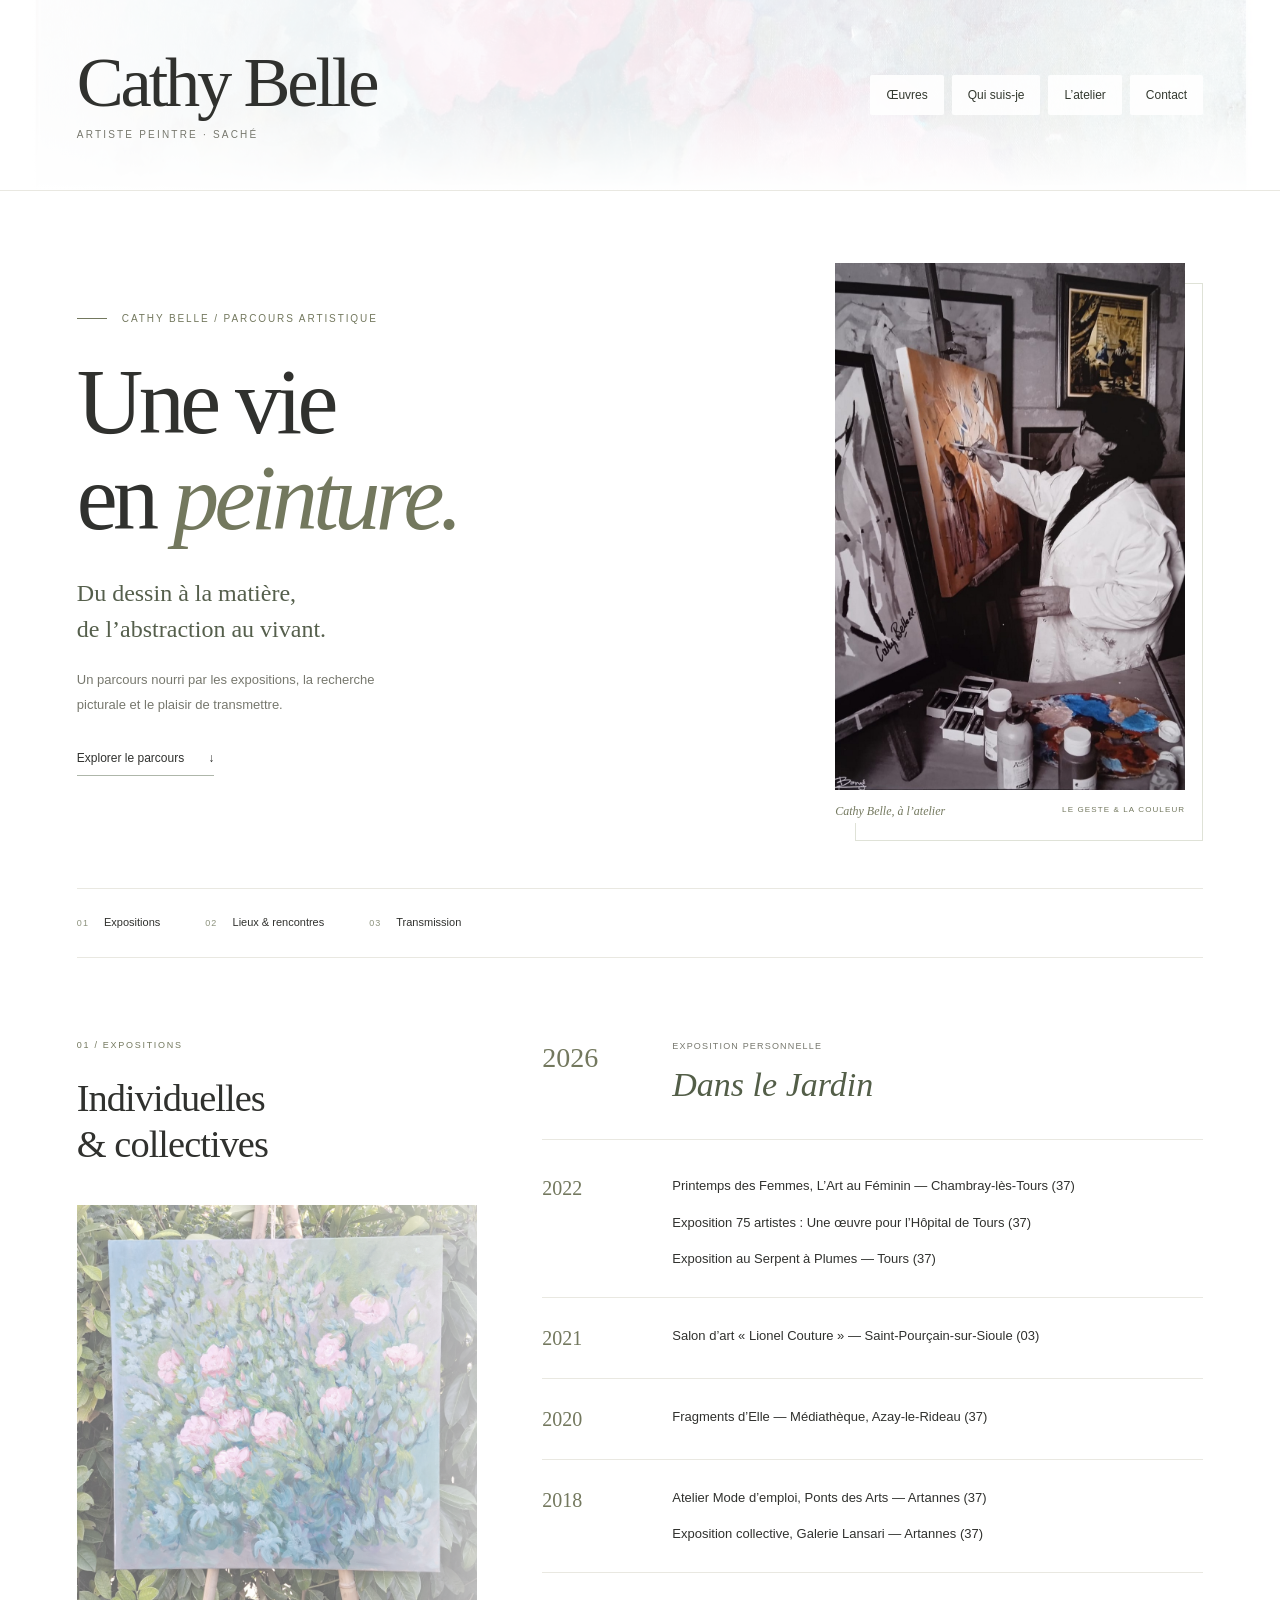
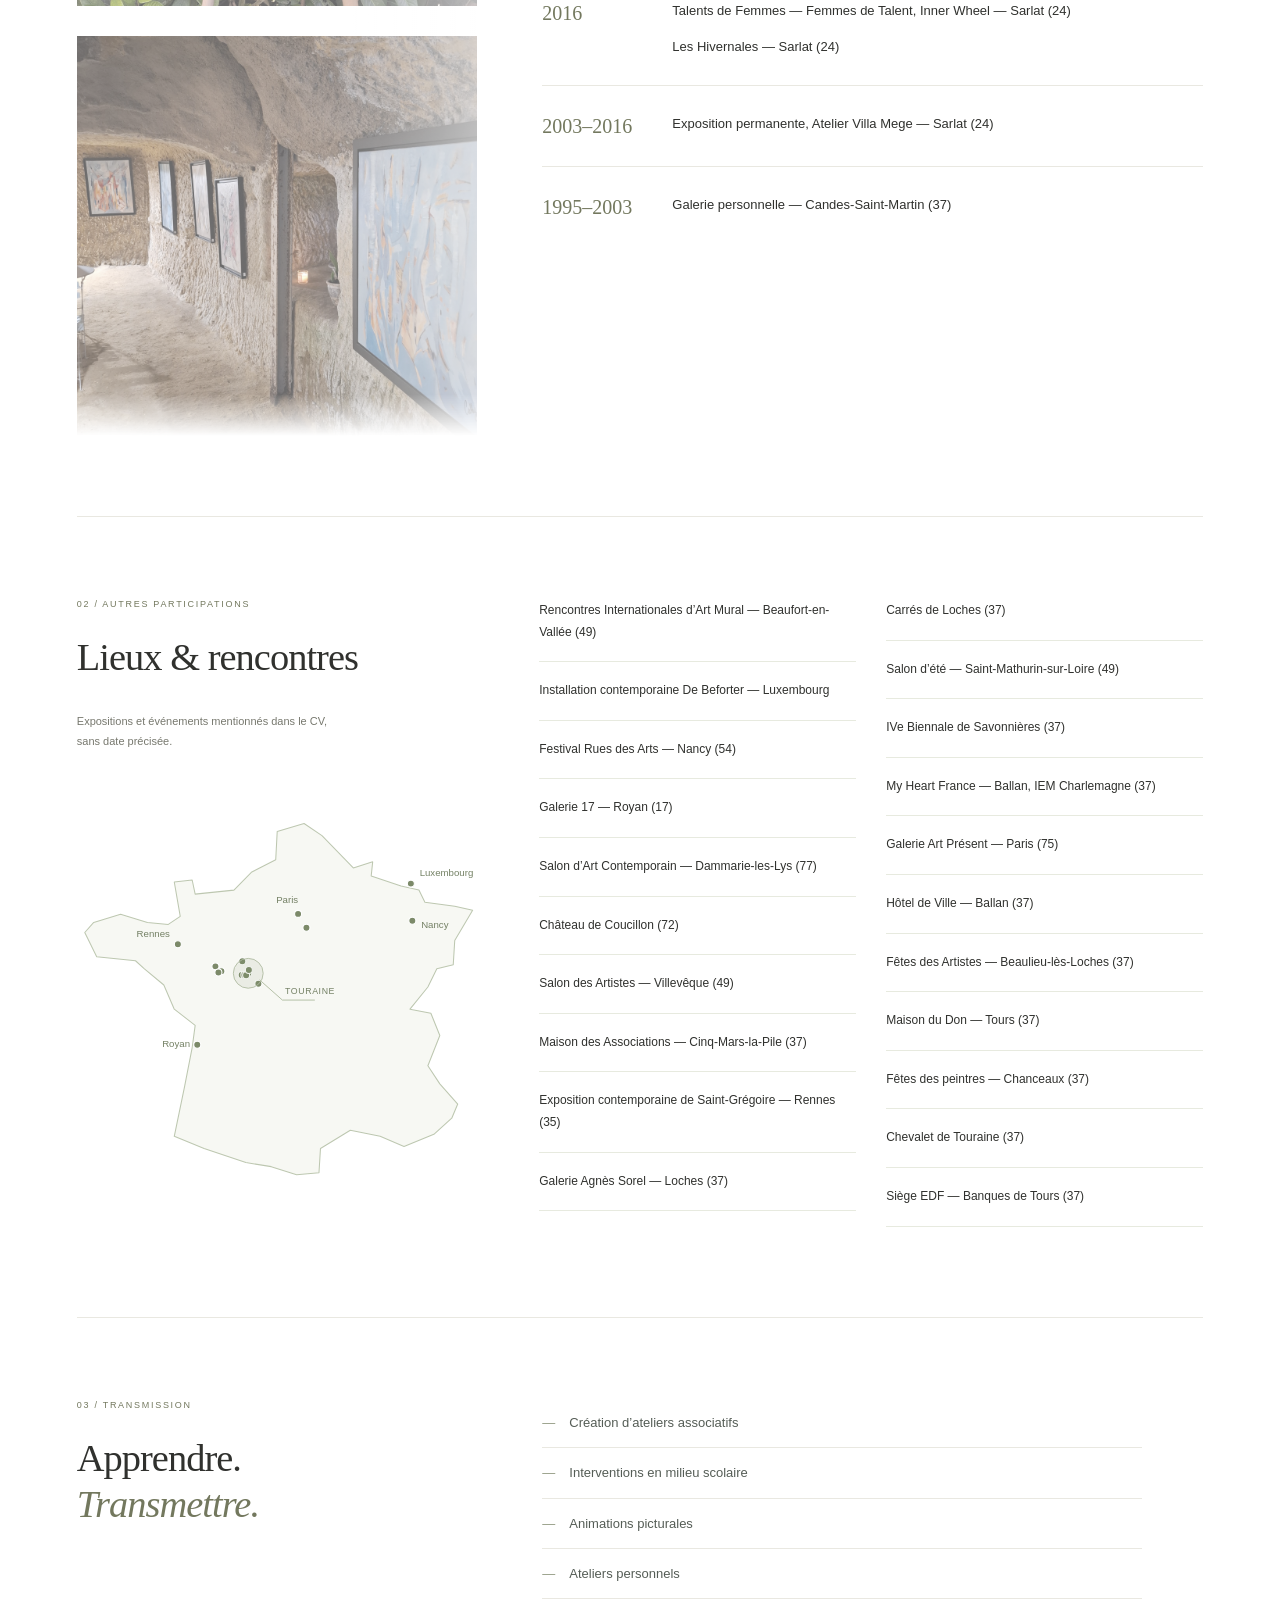
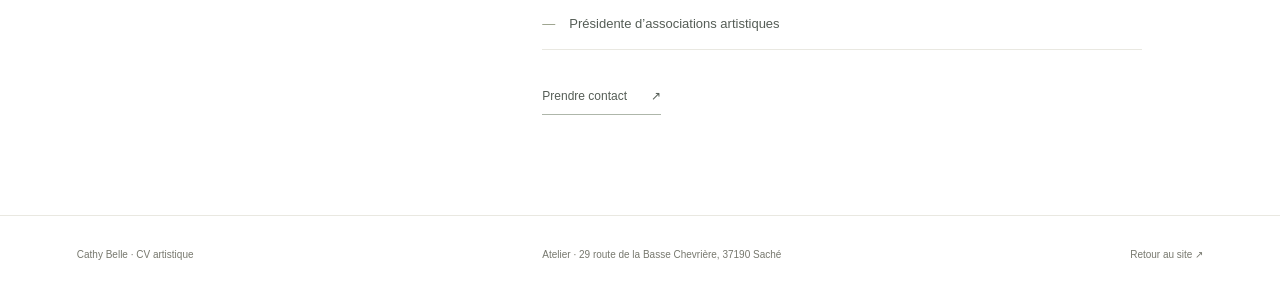
==== commit 2ef4f767: "Keep only the first two exhibition background photos" ====
--- a/cv.html
+++ b/cv.html
@@ -21,7 +21,7 @@
   <main id="parcours" class="cv-page">
     <section class="cv-intro"><div class="cv-intro-copy"><p class="eyebrow">Cathy Belle / Parcours artistique</p><h1>Une vie<br>en <em>peinture.</em></h1><p class="cv-intro-lead">Du dessin à la matière,<br>de l’abstraction au vivant.</p><p class="cv-intro-description">Un parcours nourri par les expositions, la recherche picturale et le plaisir de transmettre.</p><a class="text-link" href="#expositions">Explorer le parcours <span aria-hidden="true">↓</span></a></div><figure class="cv-portrait"><img src="images/cathy-belle-atelier.jpg" alt="Cathy Belle peignant à son chevalet dans son atelier, entourée de tableaux et de sa palette" fetchpriority="high" width="945" height="1424"><figcaption><span>Cathy Belle, à l’atelier</span><span>Le geste & la couleur</span></figcaption></figure></section>
     <nav class="cv-index" aria-label="Sommaire du CV"><a href="#expositions"><span>01</span> Expositions</a><a href="#autres"><span>02</span> Lieux & rencontres</a><a href="#formation"><span>03</span> Transmission</a></nav>
-    <section class="cv-section cv-exhibitions" aria-labelledby="expositions"><div class="exhibition-heading"><p class="eyebrow">01 / Expositions</p><h2 id="expositions">Individuelles<br>& collectives</h2><div class="exhibition-backdrop" aria-hidden="true"><img src="images/expositions/exposition-03.jpg" alt="" loading="lazy" decoding="async"><img src="images/expositions/exposition-07.jpg" alt="" loading="lazy" decoding="async"><img src="images/expositions/exposition-25.jpg" alt="" loading="lazy" decoding="async"><img src="images/expositions/exposition-04.jpg" alt="" loading="lazy" decoding="async"></div></div><div class="timeline">
+    <section class="cv-section cv-exhibitions" aria-labelledby="expositions"><div class="exhibition-heading"><p class="eyebrow">01 / Expositions</p><h2 id="expositions">Individuelles<br>& collectives</h2><div class="exhibition-backdrop" aria-hidden="true"><img src="images/expositions/exposition-03.jpg" alt="" loading="lazy" decoding="async"><img src="images/expositions/exposition-07.jpg" alt="" loading="lazy" decoding="async"></div></div><div class="timeline">
       <div class="cv-entry cv-featured"><h3>2026</h3><ul><li><span class="cv-event-type">Exposition personnelle</span><strong>Dans le Jardin</strong></li></ul></div>
       <div class="cv-entry"><h3>2022</h3><ul><li>Printemps des Femmes, L’Art au Féminin — Chambray-lès-Tours (37)</li><li>Exposition 75 artistes : Une œuvre pour l’Hôpital de Tours (37)</li><li>Exposition au Serpent à Plumes — Tours (37)</li></ul></div>
       <div class="cv-entry"><h3>2021</h3><ul><li>Salon d’art « Lionel Couture » — Saint-Pourçain-sur-Sioule (03)</li></ul></div>
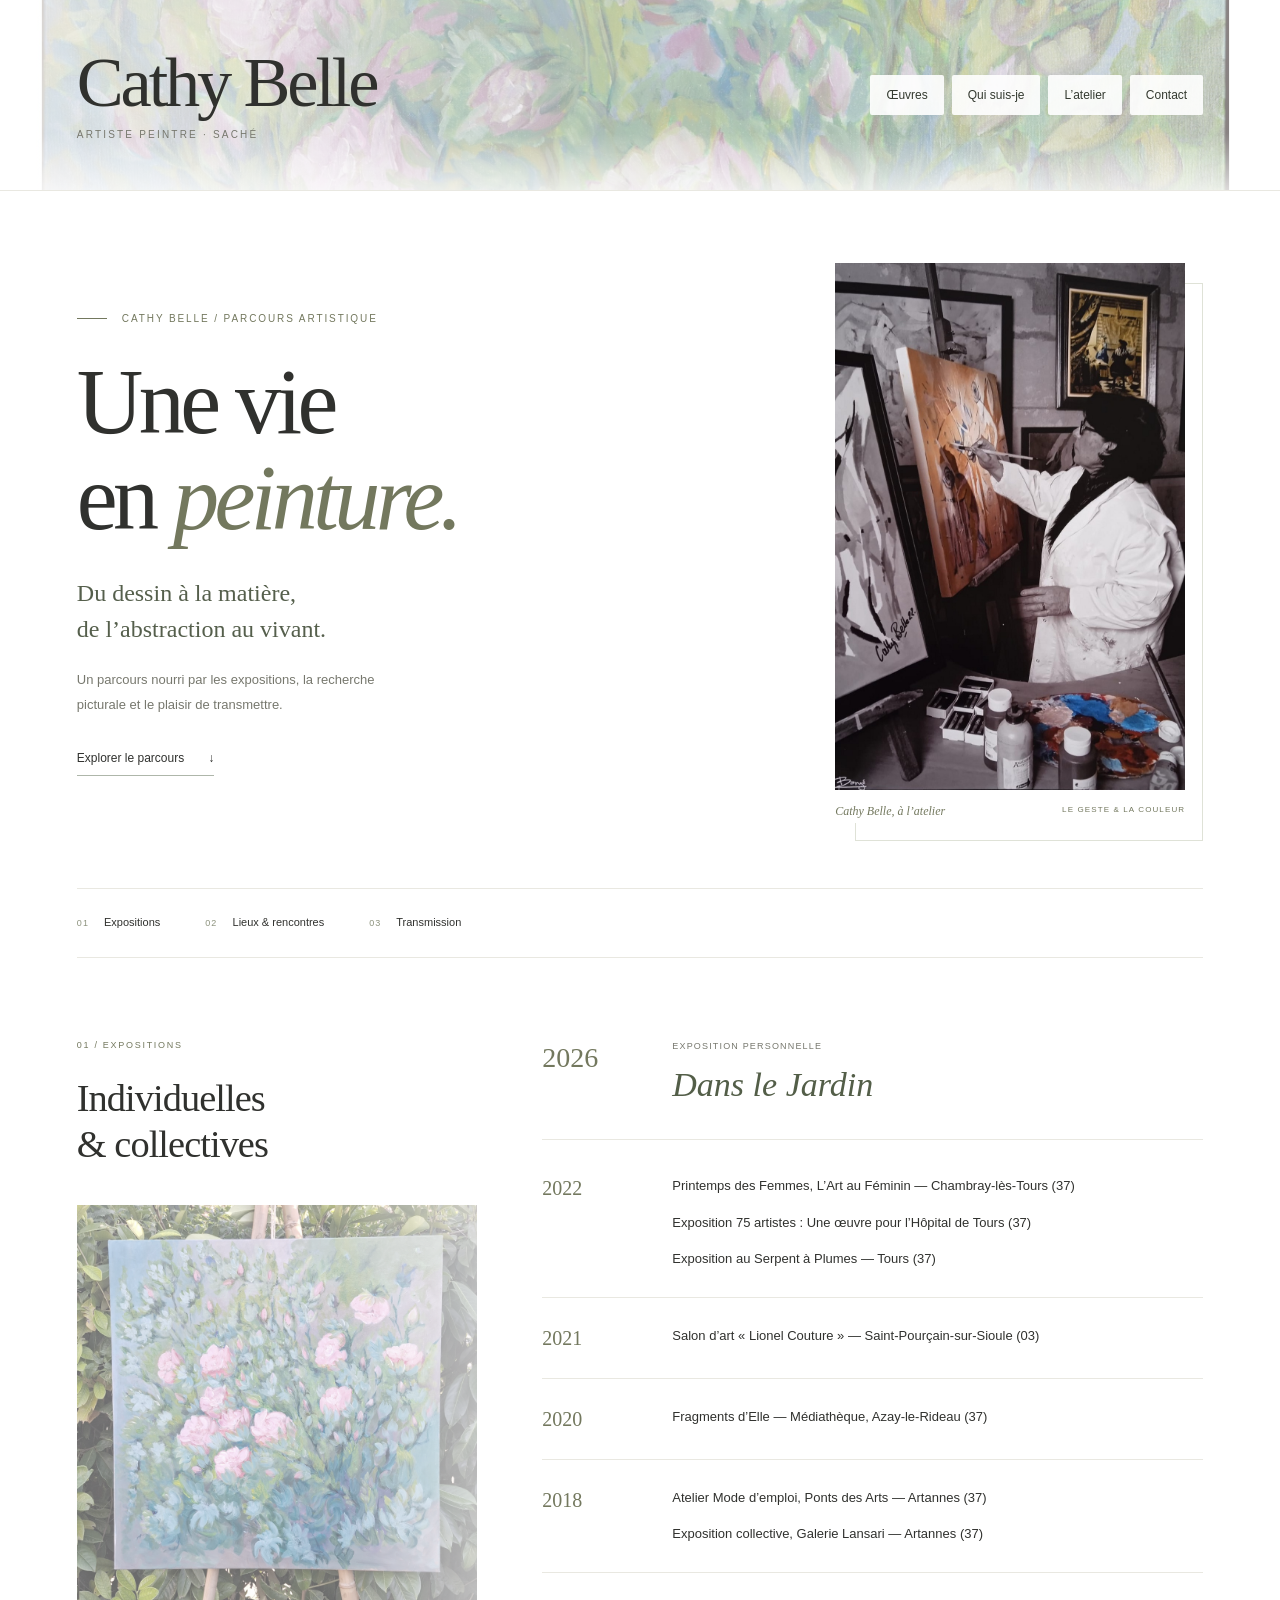
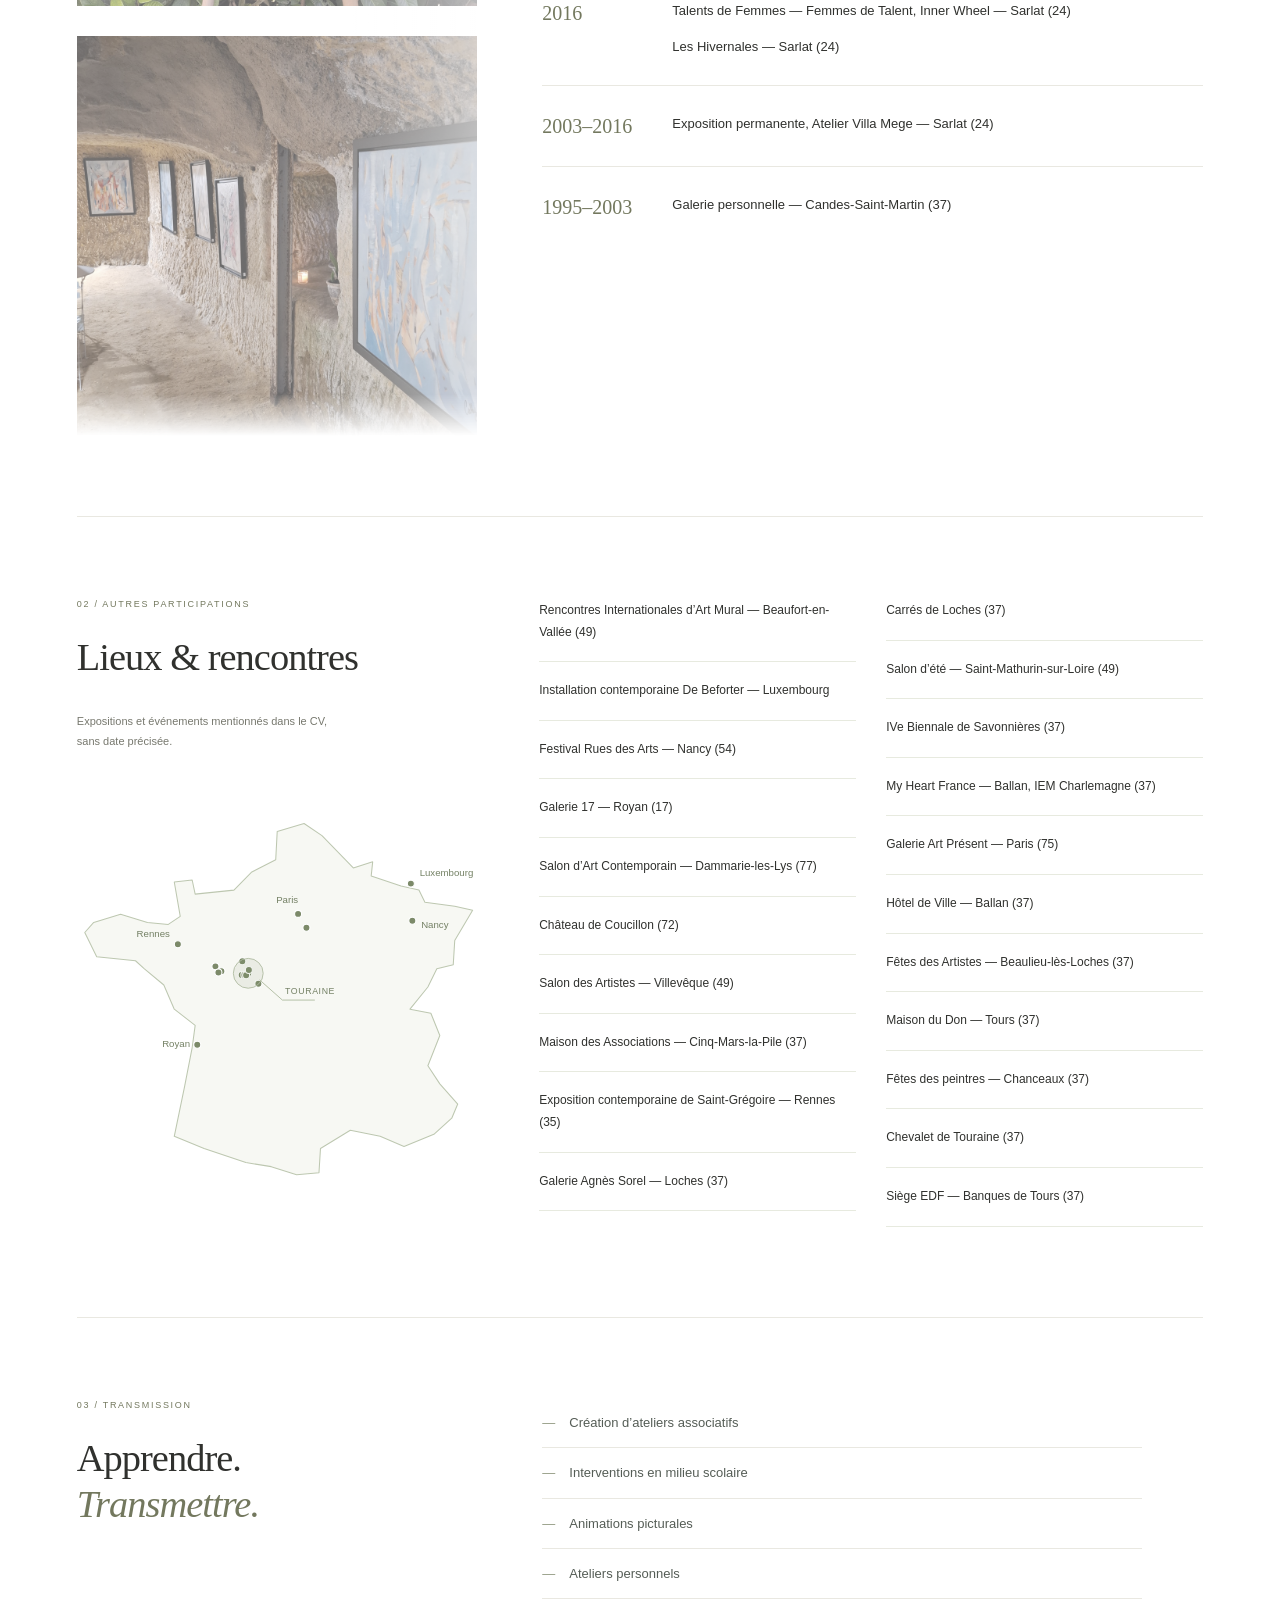
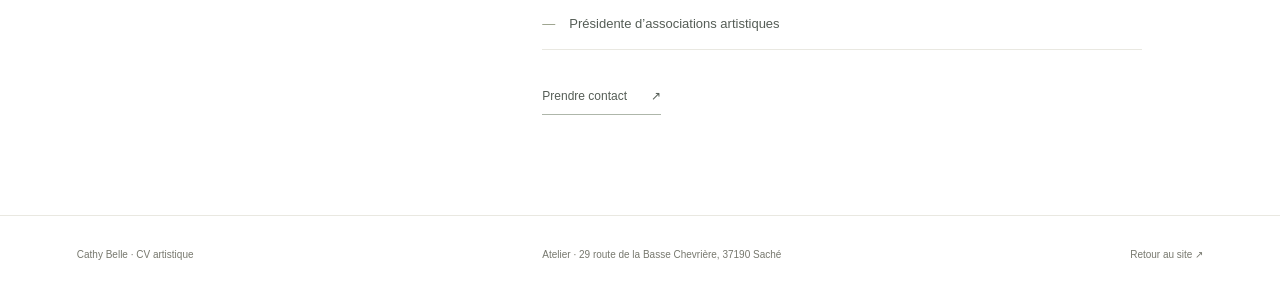
==== commit 201d3127: "Use floral composition 03 in a more visible header" ====
--- a/cv.html
+++ b/cv.html
@@ -14,7 +14,7 @@
 <body>
   <a class="skip" href="#parcours">Aller au parcours</a>
   <header class="header">
-    <div class="header-art" aria-hidden="true"><img src="images/oeuvres/IMG_1946.jpg" alt=""></div>
+    <div class="header-art" aria-hidden="true"><img src="images/oeuvres/img_1938.jpg" alt=""></div>
     <a class="identity" href="index.html"><span>Cathy Belle</span><small>Artiste peintre · Saché</small></a>
     <nav aria-label="Navigation principale"><a href="index.html#oeuvres">Œuvres</a><a href="index.html#apropos">Qui suis-je</a><a href="index.html#atelier">L’atelier</a><a href="index.html#contact">Contact</a></nav>
   </header>
--- a/assets/css/banner.css
+++ b/assets/css/banner.css
@@ -4,7 +4,7 @@
 .gallery{grid-template-columns:repeat(2,minmax(0,1fr));gap:36px 28px}.artwork img{padding:14px}.artwork figcaption{font-size:20px}@media(max-width:620px){.gallery{grid-template-columns:minmax(0,1fr)}.artwork figcaption{font-size:18px}}
 
 .header{position:relative;isolation:isolate;overflow:hidden}
-.header-art{position:absolute;inset:0;z-index:0;pointer-events:none;opacity:.23}
-.header-art img{display:block;width:100%;height:100%;object-fit:cover;object-position:center 48%}
-.header-art::after{content:'';position:absolute;inset:0;background:linear-gradient(90deg,#fffffff0 0%,#ffffff90 45%,#ffffff55 100%),linear-gradient(0deg,#fff,transparent 45%)}
+.header-art{position:absolute;inset:0;z-index:0;pointer-events:none;opacity:.52}
+.header-art img{display:block;width:100%;height:100%;object-fit:cover;object-position:center 45%}
+.header-art::after{content:'';position:absolute;inset:0;background:linear-gradient(90deg,#ffffffa6 0%,#ffffff30 48%,#ffffff10 100%),linear-gradient(0deg,#ffffffb3,transparent 30%)}
 .header>.identity,.header>nav{position:relative;z-index:1}
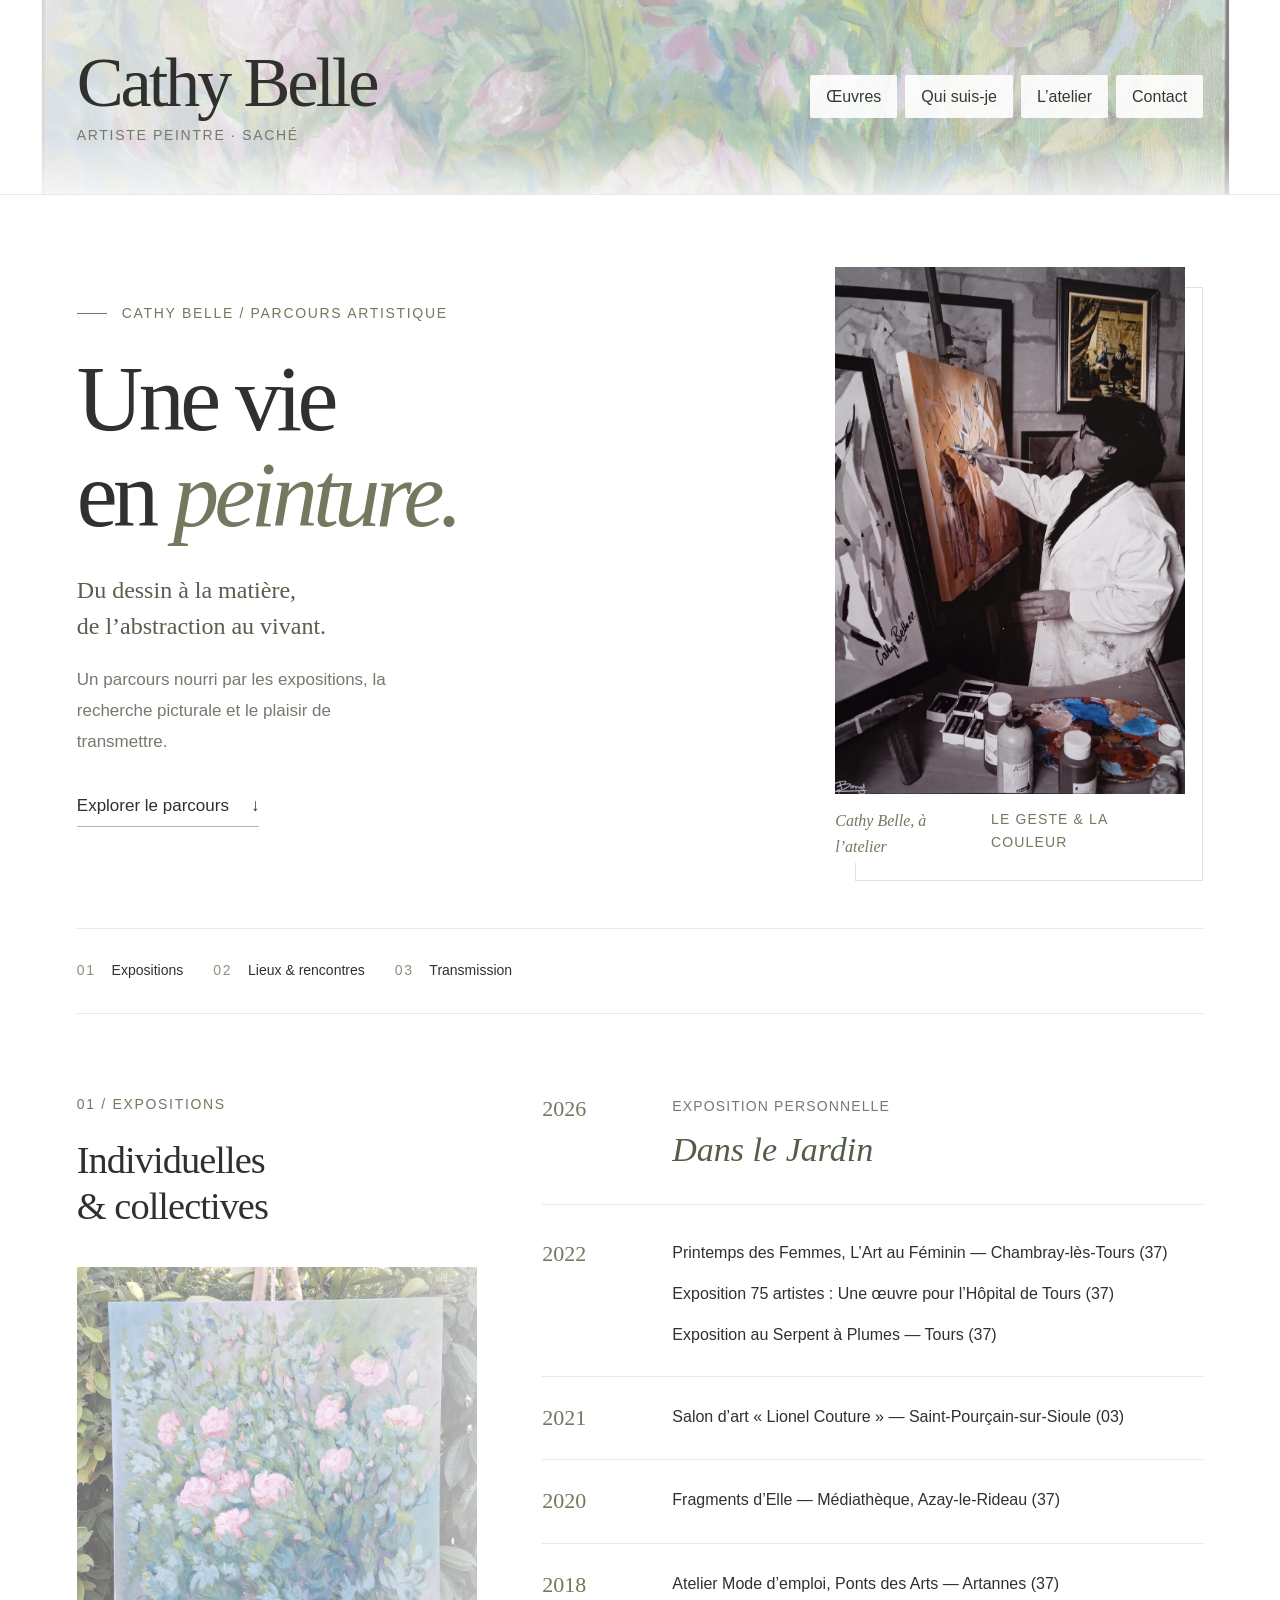
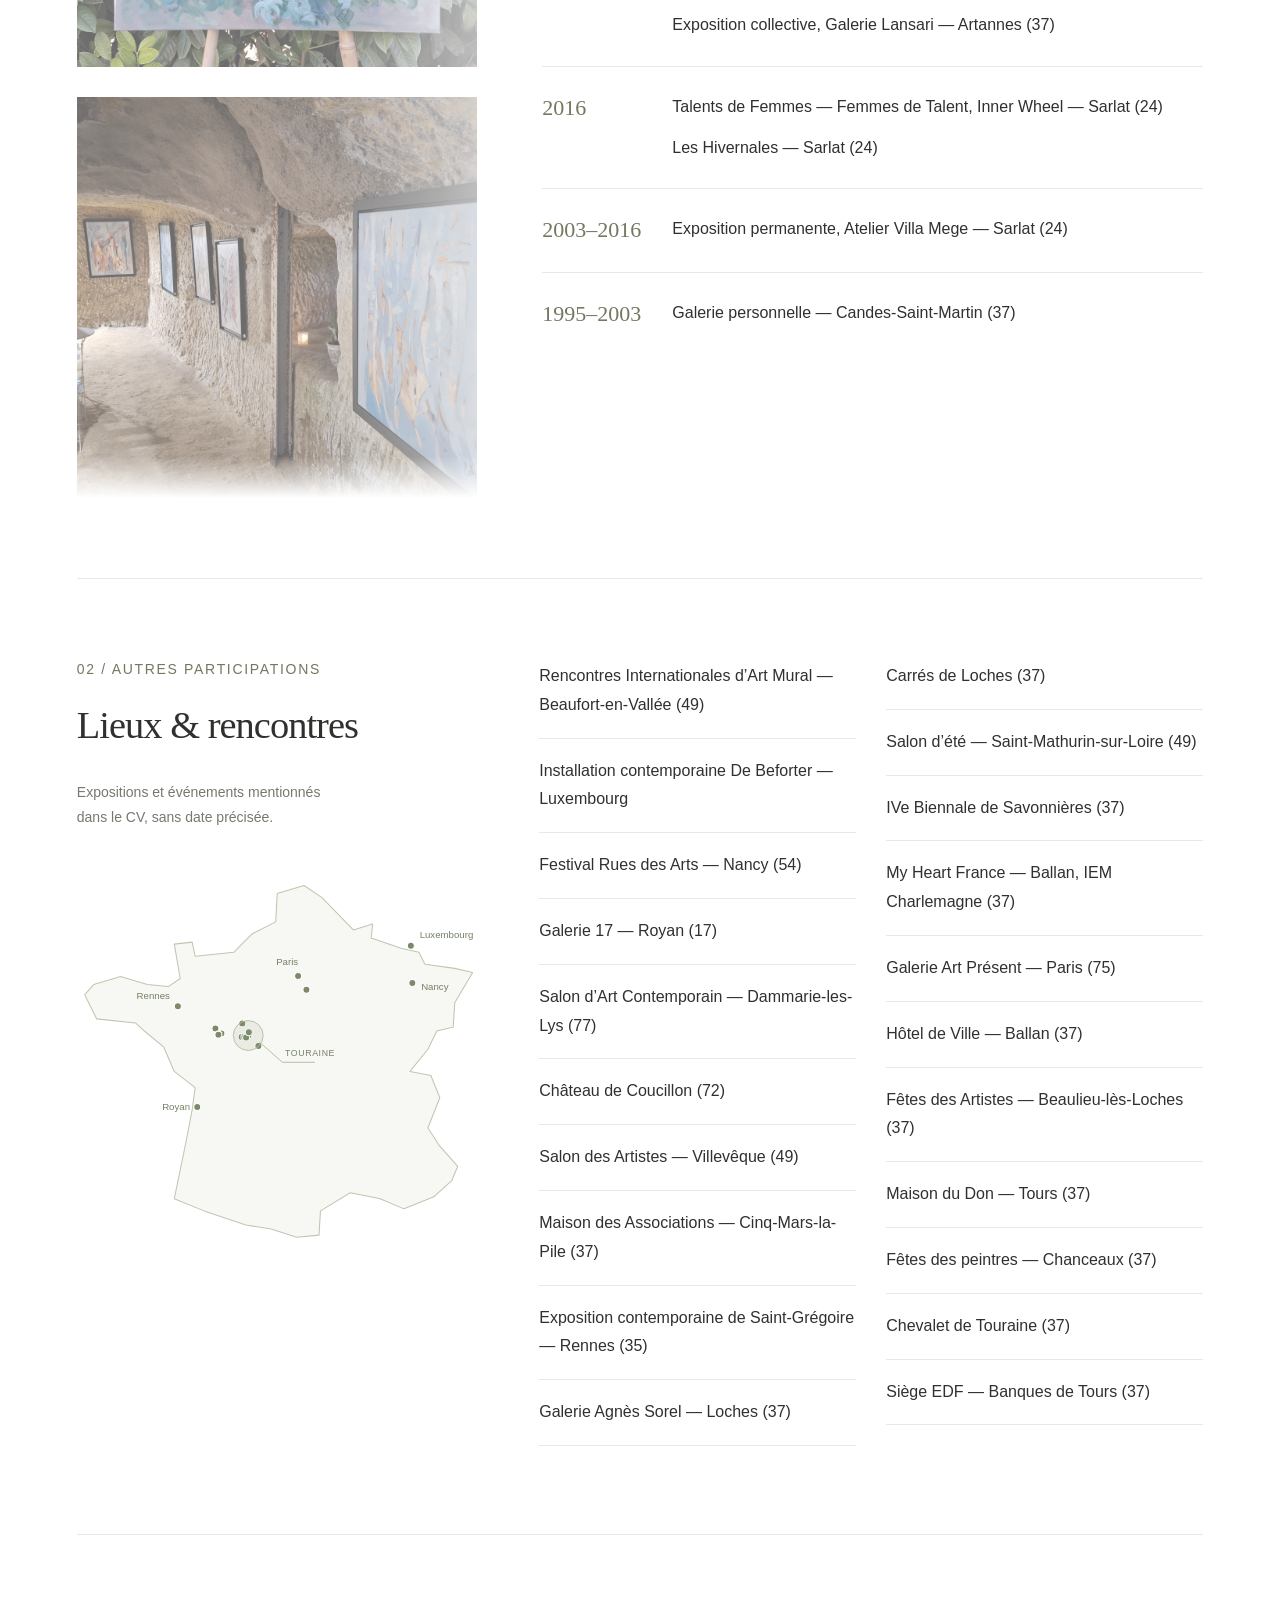
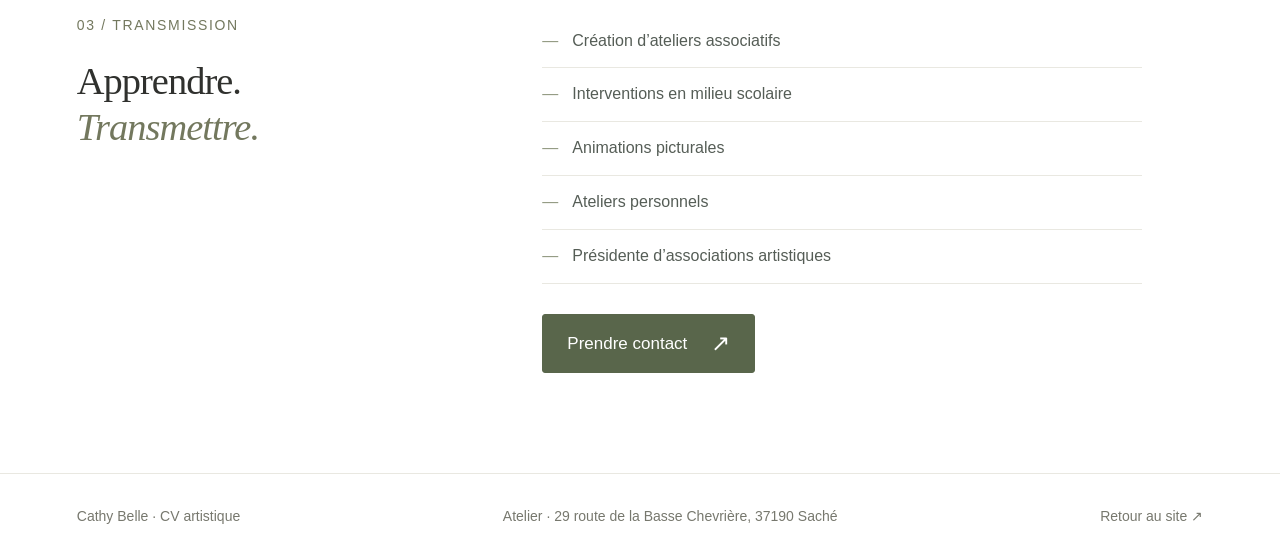
==== commit b531e636: "Harmonize typography and emphasize contact and workshop actions" ====
--- a/cv.html
+++ b/cv.html
@@ -10,6 +10,7 @@
   <link rel="stylesheet" href="assets/css/banner.css">
   <link rel="stylesheet" href="assets/css/editorial.css">
   <link rel="stylesheet" href="assets/css/cv.css">
+  <link rel="stylesheet" href="assets/css/typography.css">
 </head>
 <body>
   <a class="skip" href="#parcours">Aller au parcours</a>
@@ -35,7 +36,7 @@
     <section class="cv-section cv-places" aria-labelledby="autres"><div class="cv-places-heading"><p class="eyebrow">02 / Autres participations</p><h2 id="autres">Lieux & rencontres</h2><p class="cv-note">Expositions et événements mentionnés dans le CV, sans date précisée.</p></div><ul class="cv-venues">
       <li>Rencontres Internationales d’Art Mural — Beaufort-en-Vallée (49)</li><li>Installation contemporaine De Beforter — Luxembourg</li><li>Festival Rues des Arts — Nancy (54)</li><li>Galerie 17 — Royan (17)</li><li>Salon d’Art Contemporain — Dammarie-les-Lys (77)</li><li>Château de Coucillon (72)</li><li>Salon des Artistes — Villevêque (49)</li><li>Maison des Associations — Cinq-Mars-la-Pile (37)</li><li>Exposition contemporaine de Saint-Grégoire — Rennes (35)</li><li>Galerie Agnès Sorel — Loches (37)</li><li>Carrés de Loches (37)</li><li>Salon d’été — Saint-Mathurin-sur-Loire (49)</li><li>IVe Biennale de Savonnières (37)</li><li>My Heart France — Ballan, IEM Charlemagne (37)</li><li>Galerie Art Présent — Paris (75)</li><li>Hôtel de Ville — Ballan (37)</li><li>Fêtes des Artistes — Beaulieu-lès-Loches (37)</li><li>Maison du Don — Tours (37)</li><li>Fêtes des peintres — Chanceaux (37)</li><li>Chevalet de Touraine (37)</li><li>Siège EDF — Banques de Tours (37)</li>
     </ul></section>
-    <section class="cv-section" aria-labelledby="formation"><div><p class="eyebrow">03 / Transmission</p><h2 id="formation">Apprendre.<br><em>Transmettre.</em></h2></div><div class="prose"><ul class="cv-activities"><li>Création d’ateliers associatifs</li><li>Interventions en milieu scolaire</li><li>Animations picturales</li><li>Ateliers personnels</li><li>Présidente d’associations artistiques</li></ul><a class="text-link" href="mailto:cathybell2015@gmail.com">Prendre contact <span aria-hidden="true">↗</span></a></div></section>
+    <section class="cv-section" aria-labelledby="formation"><div><p class="eyebrow">03 / Transmission</p><h2 id="formation">Apprendre.<br><em>Transmettre.</em></h2></div><div class="prose"><ul class="cv-activities"><li>Création d’ateliers associatifs</li><li>Interventions en milieu scolaire</li><li>Animations picturales</li><li>Ateliers personnels</li><li>Présidente d’associations artistiques</li></ul><a class="text-link contact-action" href="mailto:cathybell2015@gmail.com">Prendre contact <span aria-hidden="true">↗</span></a></div></section>
   </main>
   <footer><span>Cathy Belle · CV artistique</span><span>Atelier · 29 route de la Basse Chevrière, 37190 Saché</span><a href="index.html">Retour au site ↗</a></footer>
 </body>
--- a/assets/css/typography.css
+++ b/assets/css/typography.css
@@ -0,0 +1,31 @@
+/* Shared reading scale and clearly visible actions on both pages. */
+:root{--text-body:17px;--text-small:14px;--text-action:17px}
+body{font-size:var(--text-body);line-height:1.75}
+.header nav a{font-size:16px;line-height:1.45}
+.identity small{font-size:14px;letter-spacing:.12em}
+.eyebrow,.section .eyebrow,.cv-section .eyebrow,.cv-intro-copy .eyebrow{font-size:14px;line-height:1.5;letter-spacing:.12em}
+.intro-copy>p:not(.eyebrow),.prose,.contact p,.contact>div>p:last-child,.contact-line>p,.atelier-note,.cv-intro-description{font-size:var(--text-body);line-height:1.85}
+.intro-copy>p:not(.eyebrow){max-width:360px}
+.practice span,.contact-label,.section-heading>span,.gallery-filters button,#visible-count,.artwork figcaption small,.art-number,footer,.cv-index a,.cv-index a span,.cv-note,.cv-places .cv-note{font-size:var(--text-small)}
+.contact-label,.practice span{letter-spacing:.07em}
+.gallery-filters button{padding:12px 0;min-height:46px}
+.gallery-toolbar{align-items:center}
+.artwork{grid-template-rows:auto 94px}.artwork figcaption{height:94px;font-size:22px;gap:6px}.artwork figcaption small{letter-spacing:.08em}
+.intro-painting figcaption,.about-art figcaption,.cv-portrait figcaption{font-size:16px;line-height:1.6}
+.intro-painting figcaption span,.cv-portrait figcaption span:last-child,blockquote cite{font-size:var(--text-small);letter-spacing:.08em}
+.cv-entry li,.cv-venues li,.cv-activities li{font-size:16px;line-height:1.8}
+.cv-entry h3{font-size:22px}.cv-event-type{font-size:14px;letter-spacing:.08em}
+.cv-index{gap:16px 30px}.cv-index a{padding:6px 0;line-height:1.6}
+.text-link{font-size:var(--text-action);line-height:1.5;padding-bottom:8px;gap:22px}
+.contact-action{display:inline-flex;align-items:center;justify-content:space-between;gap:24px;min-height:56px;padding:16px 24px;border:1px solid #59664b;border-radius:3px;background:#59664b;color:#fff;font:500 var(--text-action)/1.5 Arial,Helvetica,sans-serif;text-decoration:none;transition:background .2s,border-color .2s,box-shadow .2s;max-width:100%}
+.contact-action:hover{color:#fff;background:#424f36;border-color:#424f36;gap:24px;box-shadow:0 3px 10px #303b2420}
+.contact-action span[aria-hidden]{font-size:23px;line-height:1;flex-shrink:0}
+.contact-action:focus-visible,.contact-line>a:focus-visible{outline:3px solid #82916d;outline-offset:5px}
+.contact address .email,.contact-line>a:not(.email){display:flex;align-items:center;justify-content:space-between;gap:16px;width:100%;padding:16px 20px;border:1px solid #aeb8a2;border-radius:3px;background:#f7f9f3;color:#38472c;font:normal clamp(18px,1.8vw,23px)/1.5 Arial,Helvetica,sans-serif;text-decoration:underline;text-decoration-thickness:1px;text-underline-offset:5px;transition:background .2s,border-color .2s}
+.contact address .email:hover,.contact-line>a:not(.email):hover{background:#edf2e5;border-color:#647452}
+.contact-line{padding:24px 0}.contact-line>a span[aria-hidden]{text-decoration:none;flex-shrink:0}
+.lightbox-top,.lightbox-caption p{font-size:14px}.lightbox-top button{font-size:16px}
+@media(max-width:900px){.header{flex-wrap:wrap}.header nav{flex-wrap:wrap;gap:8px}.intro-painting figcaption{flex-wrap:wrap;gap:6px}}
+@media(max-width:720px){.header nav a{font-size:15px}.gallery-filters button{font-size:14px}.cv-intro-copy .eyebrow{font-size:14px}.artwork figcaption{font-size:20px}.contact-action{width:100%;padding:16px 20px}.cv-portrait figcaption{font-size:16px}.cv-portrait figcaption span:last-child{font-size:14px}.cv-note{max-width:none}.cv-places-heading::after{top:255px}.cv-places-heading{min-height:650px}}
+@media(max-width:480px){.gallery-toolbar{align-items:flex-start}.cv-entry{grid-template-columns:88px 1fr;gap:12px}.cv-entry h3{font-size:19px}.cv-index a{font-size:14px}.artwork{grid-template-rows:auto 94px}.contact address .email{font-size:17px;padding:15px 12px;gap:8px;overflow-wrap:anywhere}.cv-places-heading{min-height:590px}.cv-places-heading::after{top:265px}}
+@media(prefers-reduced-motion:reduce){.contact-action,.contact-line>a{transition:none}}
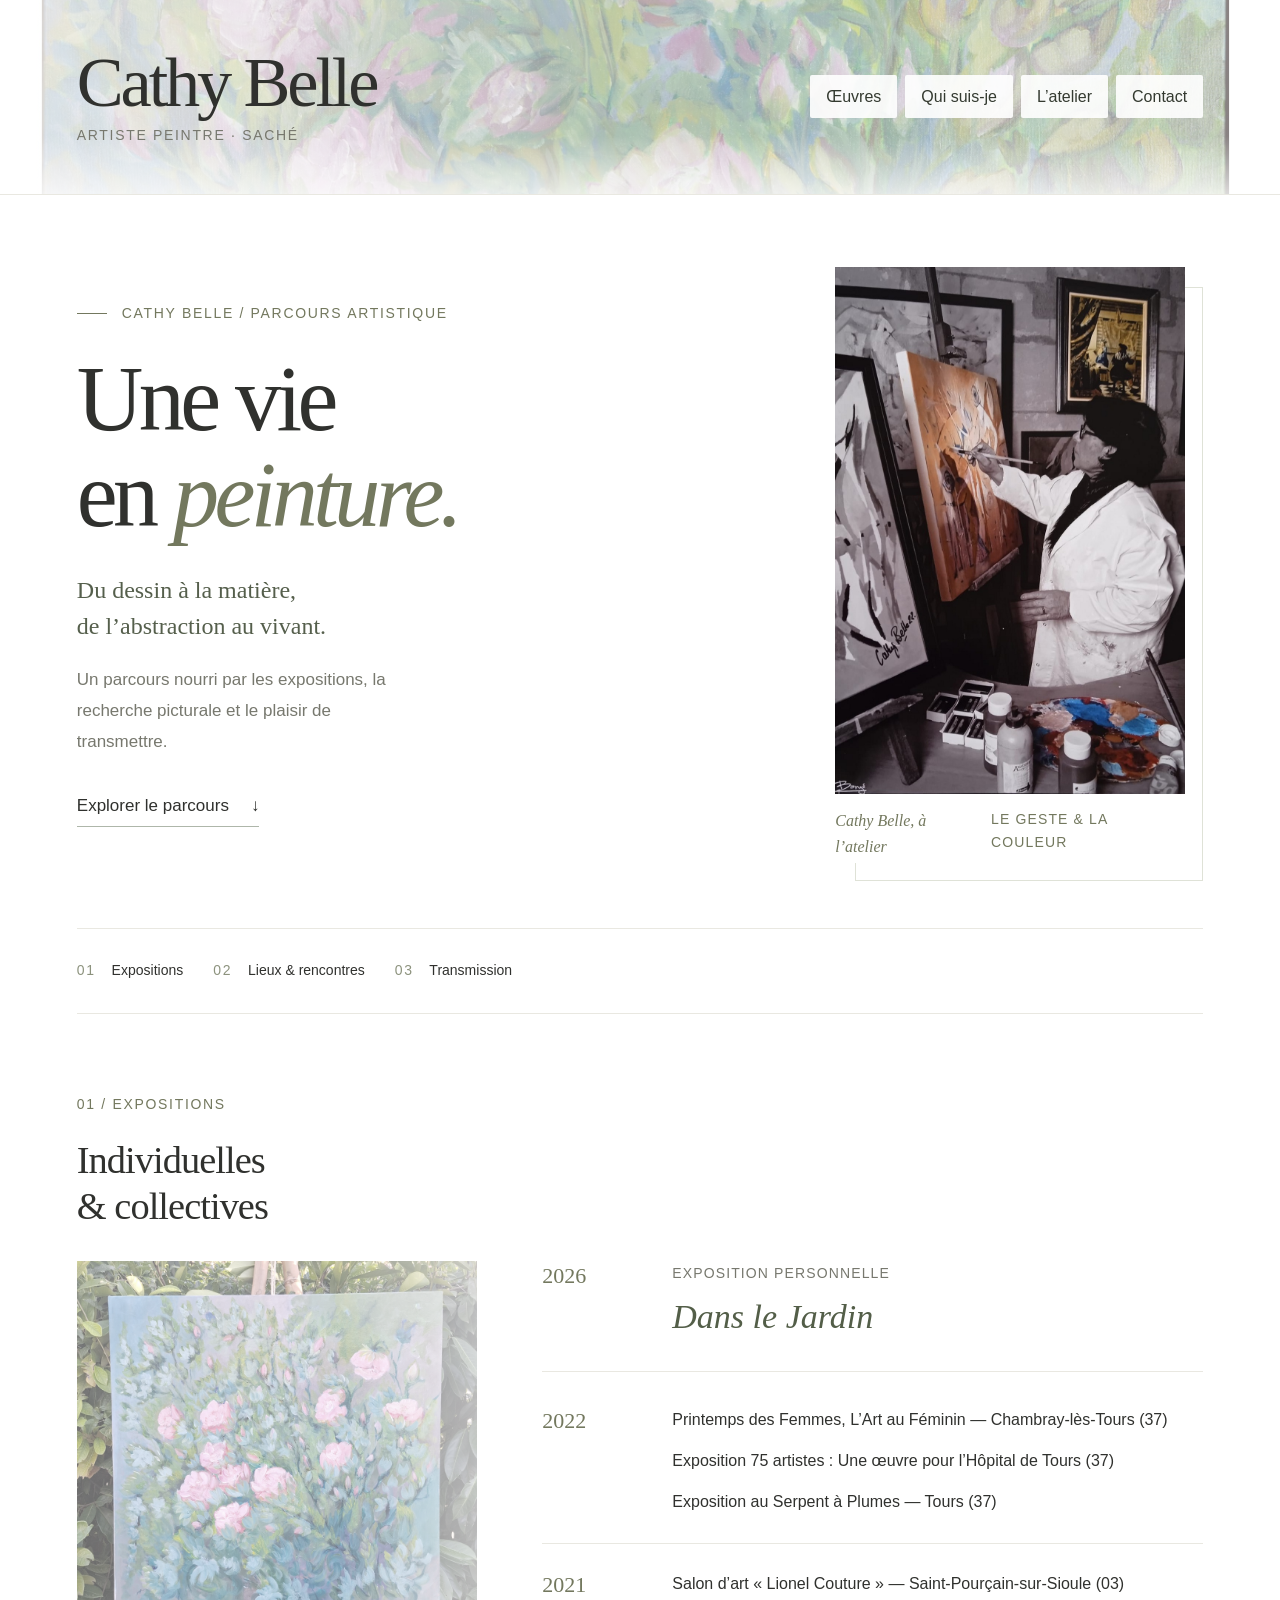
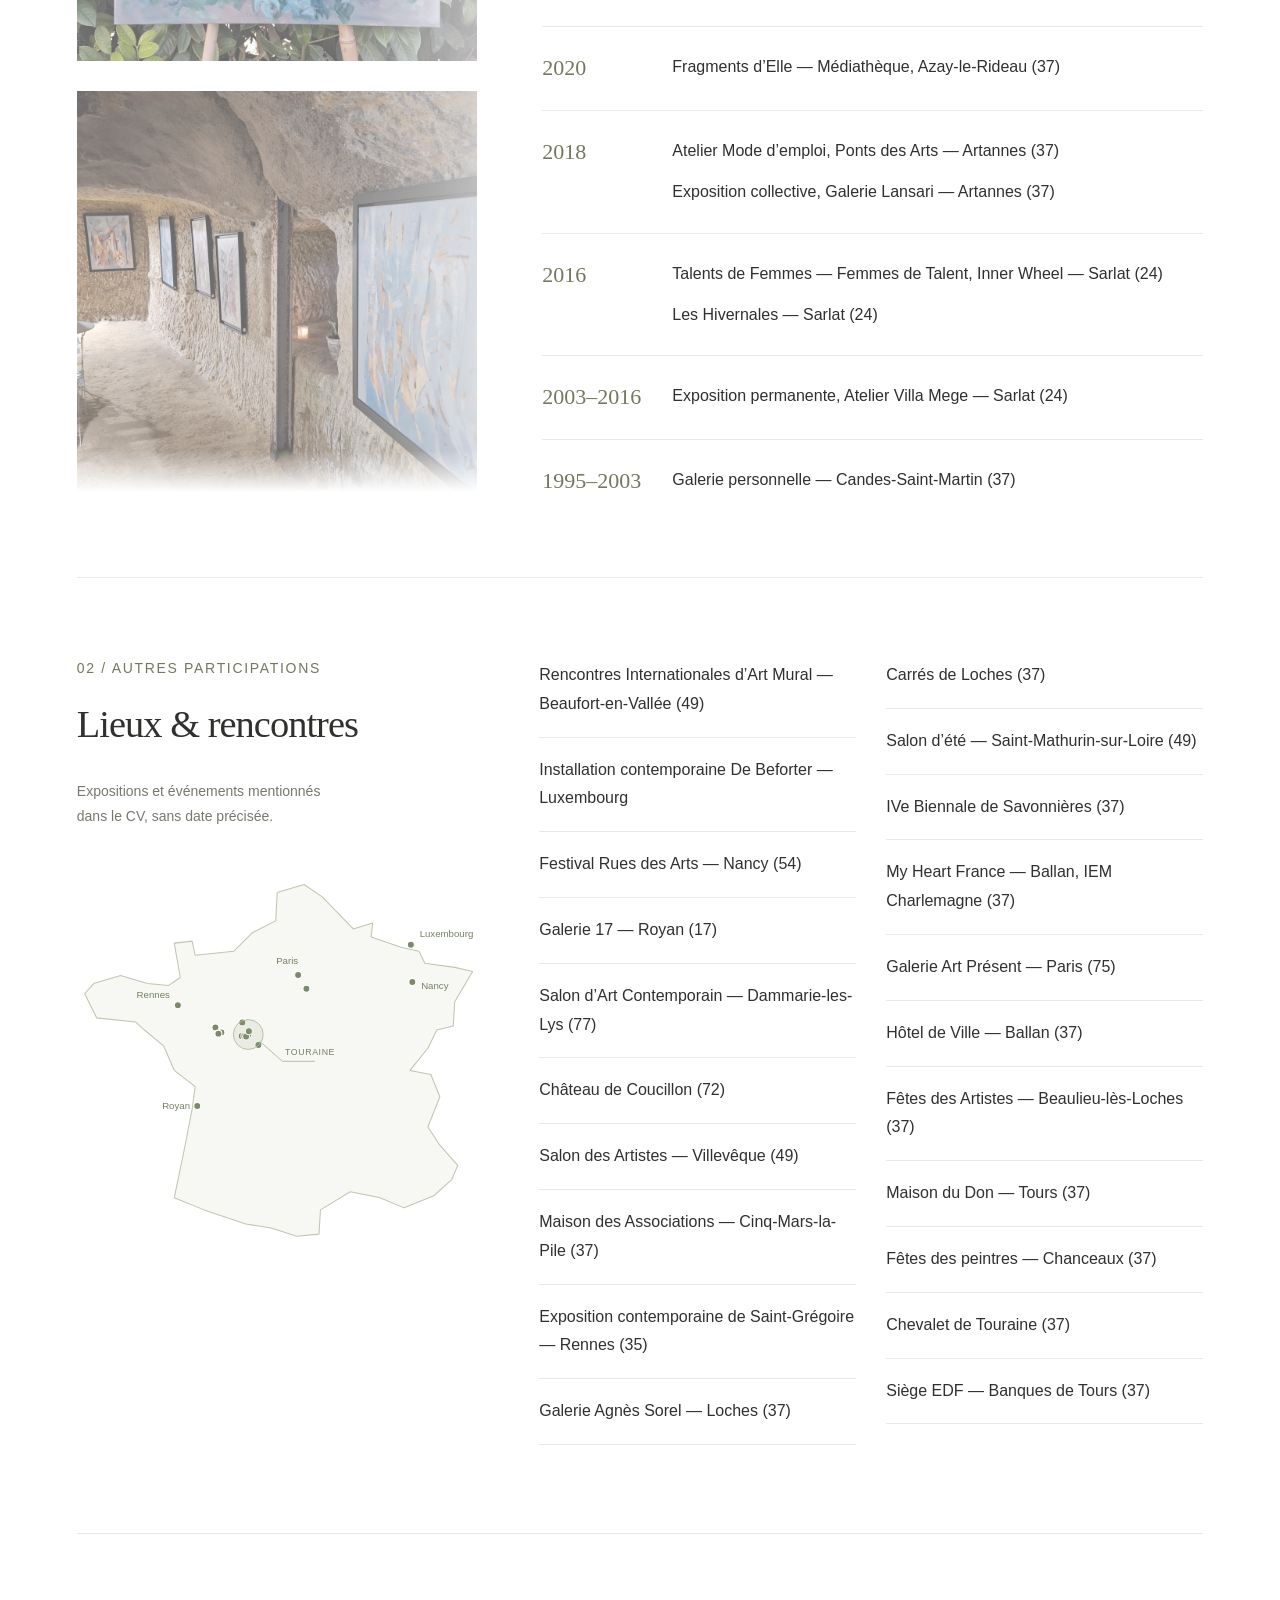
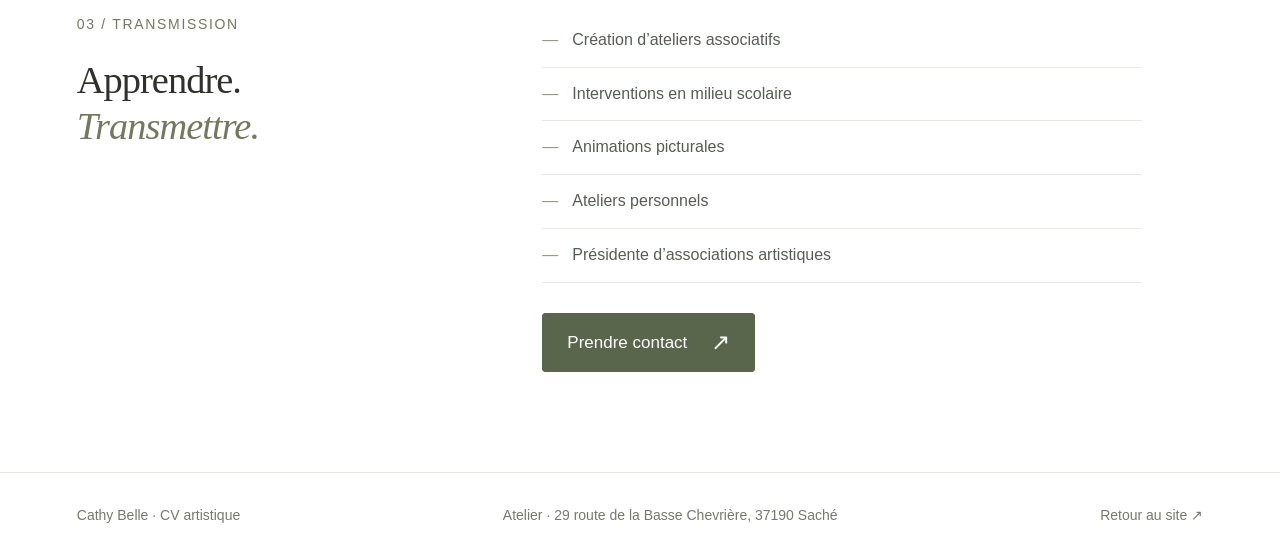
==== commit 29b10a81: "Align exhibition photos with the start of the CV chronology" ====
--- a/cv.html
+++ b/cv.html
@@ -22,7 +22,7 @@
   <main id="parcours" class="cv-page">
     <section class="cv-intro"><div class="cv-intro-copy"><p class="eyebrow">Cathy Belle / Parcours artistique</p><h1>Une vie<br>en <em>peinture.</em></h1><p class="cv-intro-lead">Du dessin à la matière,<br>de l’abstraction au vivant.</p><p class="cv-intro-description">Un parcours nourri par les expositions, la recherche picturale et le plaisir de transmettre.</p><a class="text-link" href="#expositions">Explorer le parcours <span aria-hidden="true">↓</span></a></div><figure class="cv-portrait"><img src="images/cathy-belle-atelier.jpg" alt="Cathy Belle peignant à son chevalet dans son atelier, entourée de tableaux et de sa palette" fetchpriority="high" width="945" height="1424"><figcaption><span>Cathy Belle, à l’atelier</span><span>Le geste & la couleur</span></figcaption></figure></section>
     <nav class="cv-index" aria-label="Sommaire du CV"><a href="#expositions"><span>01</span> Expositions</a><a href="#autres"><span>02</span> Lieux & rencontres</a><a href="#formation"><span>03</span> Transmission</a></nav>
-    <section class="cv-section cv-exhibitions" aria-labelledby="expositions"><div class="exhibition-heading"><p class="eyebrow">01 / Expositions</p><h2 id="expositions">Individuelles<br>& collectives</h2><div class="exhibition-backdrop" aria-hidden="true"><img src="images/expositions/exposition-03.jpg" alt="" loading="lazy" decoding="async"><img src="images/expositions/exposition-07.jpg" alt="" loading="lazy" decoding="async"></div></div><div class="timeline">
+    <section class="cv-section cv-exhibitions" aria-labelledby="expositions"><div class="exhibition-heading"><p class="eyebrow">01 / Expositions</p><h2 id="expositions">Individuelles<br>& collectives</h2></div><div class="exhibition-backdrop" aria-hidden="true"><img src="images/expositions/exposition-03.jpg" alt="" loading="lazy" decoding="async"><img src="images/expositions/exposition-07.jpg" alt="" loading="lazy" decoding="async"></div><div class="timeline">
       <div class="cv-entry cv-featured"><h3>2026</h3><ul><li><span class="cv-event-type">Exposition personnelle</span><strong>Dans le Jardin</strong></li></ul></div>
       <div class="cv-entry"><h3>2022</h3><ul><li>Printemps des Femmes, L’Art au Féminin — Chambray-lès-Tours (37)</li><li>Exposition 75 artistes : Une œuvre pour l’Hôpital de Tours (37)</li><li>Exposition au Serpent à Plumes — Tours (37)</li></ul></div>
       <div class="cv-entry"><h3>2021</h3><ul><li>Salon d’art « Lionel Couture » — Saint-Pourçain-sur-Sioule (03)</li></ul></div>
--- a/assets/css/cv.css
+++ b/assets/css/cv.css
@@ -35,3 +35,11 @@
 .exhibition-backdrop::after{content:'';position:absolute;inset:0;background:linear-gradient(90deg,transparent 65%,#ffffff85)}
 @media(max-width:720px){.cv-exhibitions{overflow:hidden}.exhibition-backdrop{position:absolute;top:180px;left:auto;right:0;width:65%;margin:0;gap:30px;z-index:-1;opacity:.08}.exhibition-backdrop::after{background:linear-gradient(90deg,#fff,transparent)}}
 @media print{.exhibition-backdrop{opacity:.15}}
+
+/* Start the exhibition photographs and chronology on the same baseline. */
+.cv-exhibitions{row-gap:32px;align-items:start}
+.cv-exhibitions>.exhibition-heading{grid-column:1/-1}
+.cv-exhibitions>.exhibition-heading h2{margin-bottom:0}
+.cv-exhibitions>.exhibition-backdrop{grid-column:1;grid-row:2;margin-top:0}
+.cv-exhibitions>.timeline{grid-column:2;grid-row:2}
+@media(max-width:720px){.cv-exhibitions>.timeline{grid-column:1;grid-row:2}.cv-exhibitions>.exhibition-backdrop{top:210px;grid-column:auto;grid-row:auto}}
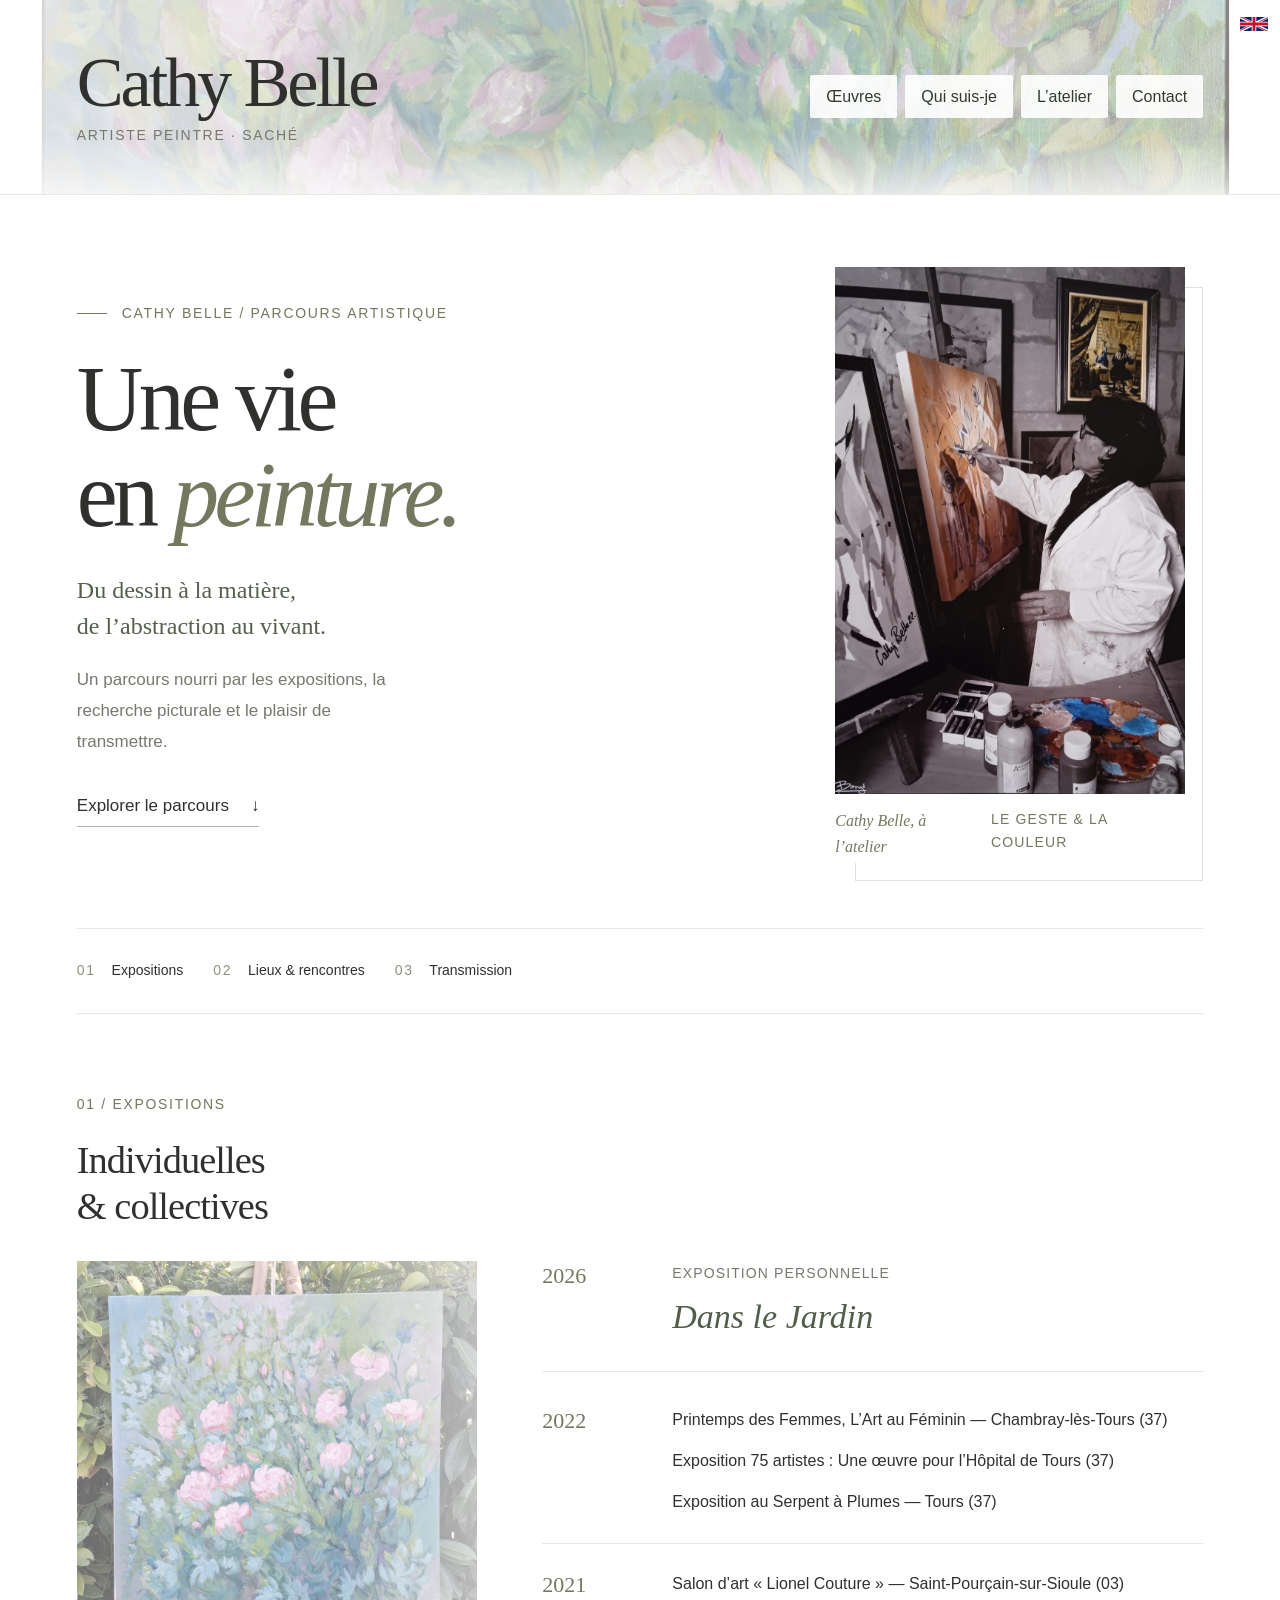
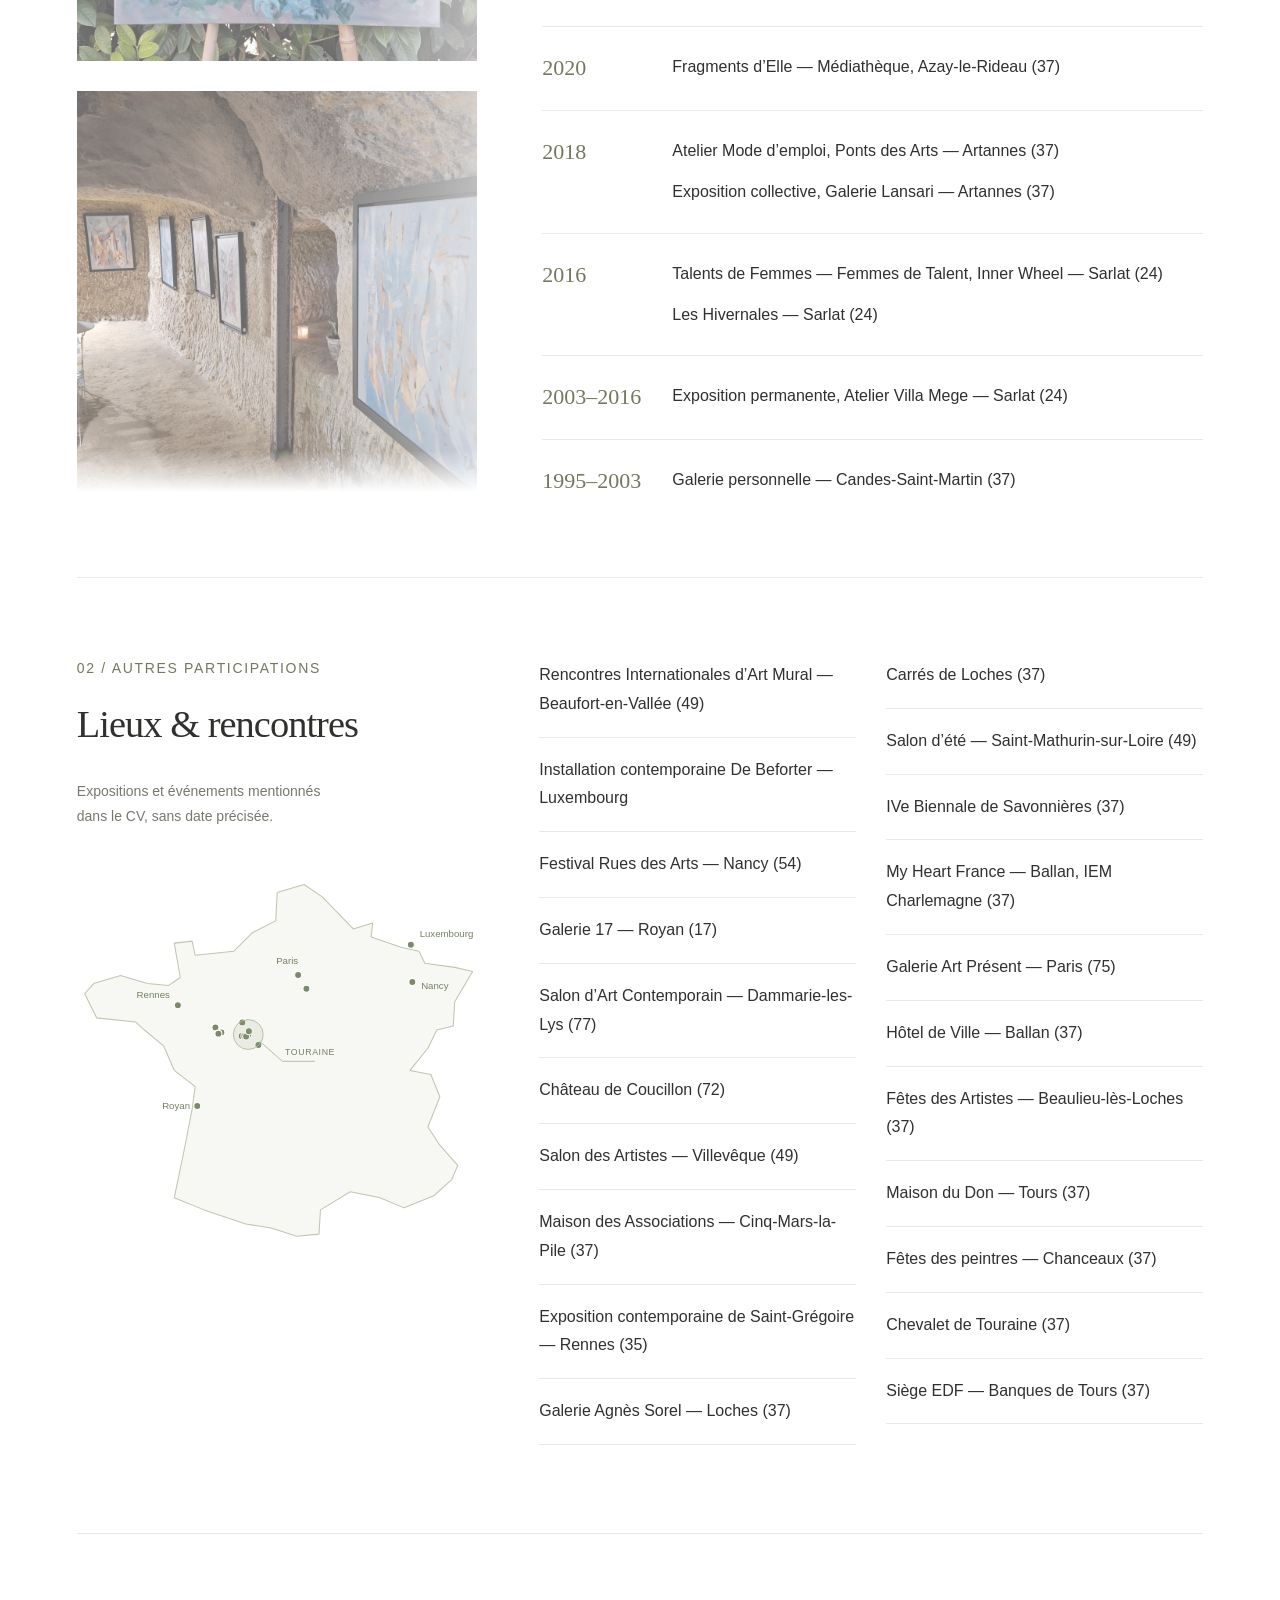
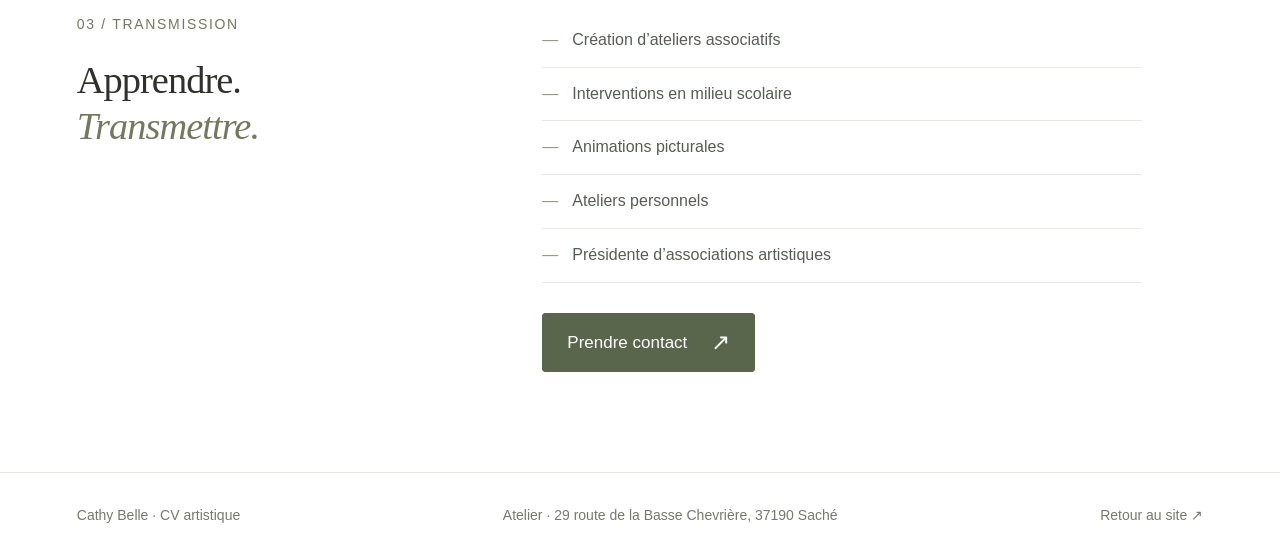
==== commit a5ac5211: "Add English site and flag language switcher" ====
--- a/cv.html
+++ b/cv.html
@@ -11,6 +11,8 @@
   <link rel="stylesheet" href="assets/css/editorial.css">
   <link rel="stylesheet" href="assets/css/cv.css">
   <link rel="stylesheet" href="assets/css/typography.css">
+  <link rel="alternate" hreflang="fr" href="cv.html">
+  <link rel="alternate" hreflang="en" href="en/cv.html">
 </head>
 <body>
   <a class="skip" href="#parcours">Aller au parcours</a>
@@ -19,6 +21,7 @@
     <a class="identity" href="index.html"><span>Cathy Belle</span><small>Artiste peintre · Saché</small></a>
     <nav aria-label="Navigation principale"><a href="index.html#oeuvres">Œuvres</a><a href="index.html#apropos">Qui suis-je</a><a href="index.html#atelier">L’atelier</a><a href="index.html#contact">Contact</a></nav>
   </header>
+  <a class="language-flag" href="en/cv.html" hreflang="en" aria-label="Version anglaise" title="Version anglaise"></a>
   <main id="parcours" class="cv-page">
     <section class="cv-intro"><div class="cv-intro-copy"><p class="eyebrow">Cathy Belle / Parcours artistique</p><h1>Une vie<br>en <em>peinture.</em></h1><p class="cv-intro-lead">Du dessin à la matière,<br>de l’abstraction au vivant.</p><p class="cv-intro-description">Un parcours nourri par les expositions, la recherche picturale et le plaisir de transmettre.</p><a class="text-link" href="#expositions">Explorer le parcours <span aria-hidden="true">↓</span></a></div><figure class="cv-portrait"><img src="images/cathy-belle-atelier.jpg" alt="Cathy Belle peignant à son chevalet dans son atelier, entourée de tableaux et de sa palette" fetchpriority="high" width="945" height="1424"><figcaption><span>Cathy Belle, à l’atelier</span><span>Le geste & la couleur</span></figcaption></figure></section>
     <nav class="cv-index" aria-label="Sommaire du CV"><a href="#expositions"><span>01</span> Expositions</a><a href="#autres"><span>02</span> Lieux & rencontres</a><a href="#formation"><span>03</span> Transmission</a></nav>
--- a/assets/css/banner.css
+++ b/assets/css/banner.css
@@ -8,3 +8,34 @@
 .header-art img{display:block;width:100%;height:100%;object-fit:cover;object-position:center 45%}
 .header-art::after{content:'';position:absolute;inset:0;background:linear-gradient(90deg,#ffffffa6 0%,#ffffff30 48%,#ffffff10 100%),linear-gradient(0deg,#ffffffb3,transparent 30%)}
 .header>.identity,.header>nav{position:relative;z-index:1}
+
+.language-flag {
+  position: absolute;
+  top: 4px;
+  right: 4px;
+  z-index: 2;
+  display: grid;
+  place-items: center;
+  width: 44px;
+  height: 40px;
+}
+
+.language-flag::before {
+  content: '';
+  width: 28px;
+  height: 14px;
+  background: url('../../images/uk-flag.svg') center / contain no-repeat;
+}
+
+.language-flag[hreflang="fr"]::before {
+  height: 19px;
+  background-image: url('../../images/fr-flag.svg');
+}
+
+.language-flag:focus-visible {
+  outline-offset: -3px;
+}
+
+.header > nav {
+  flex-wrap: wrap;
+}
